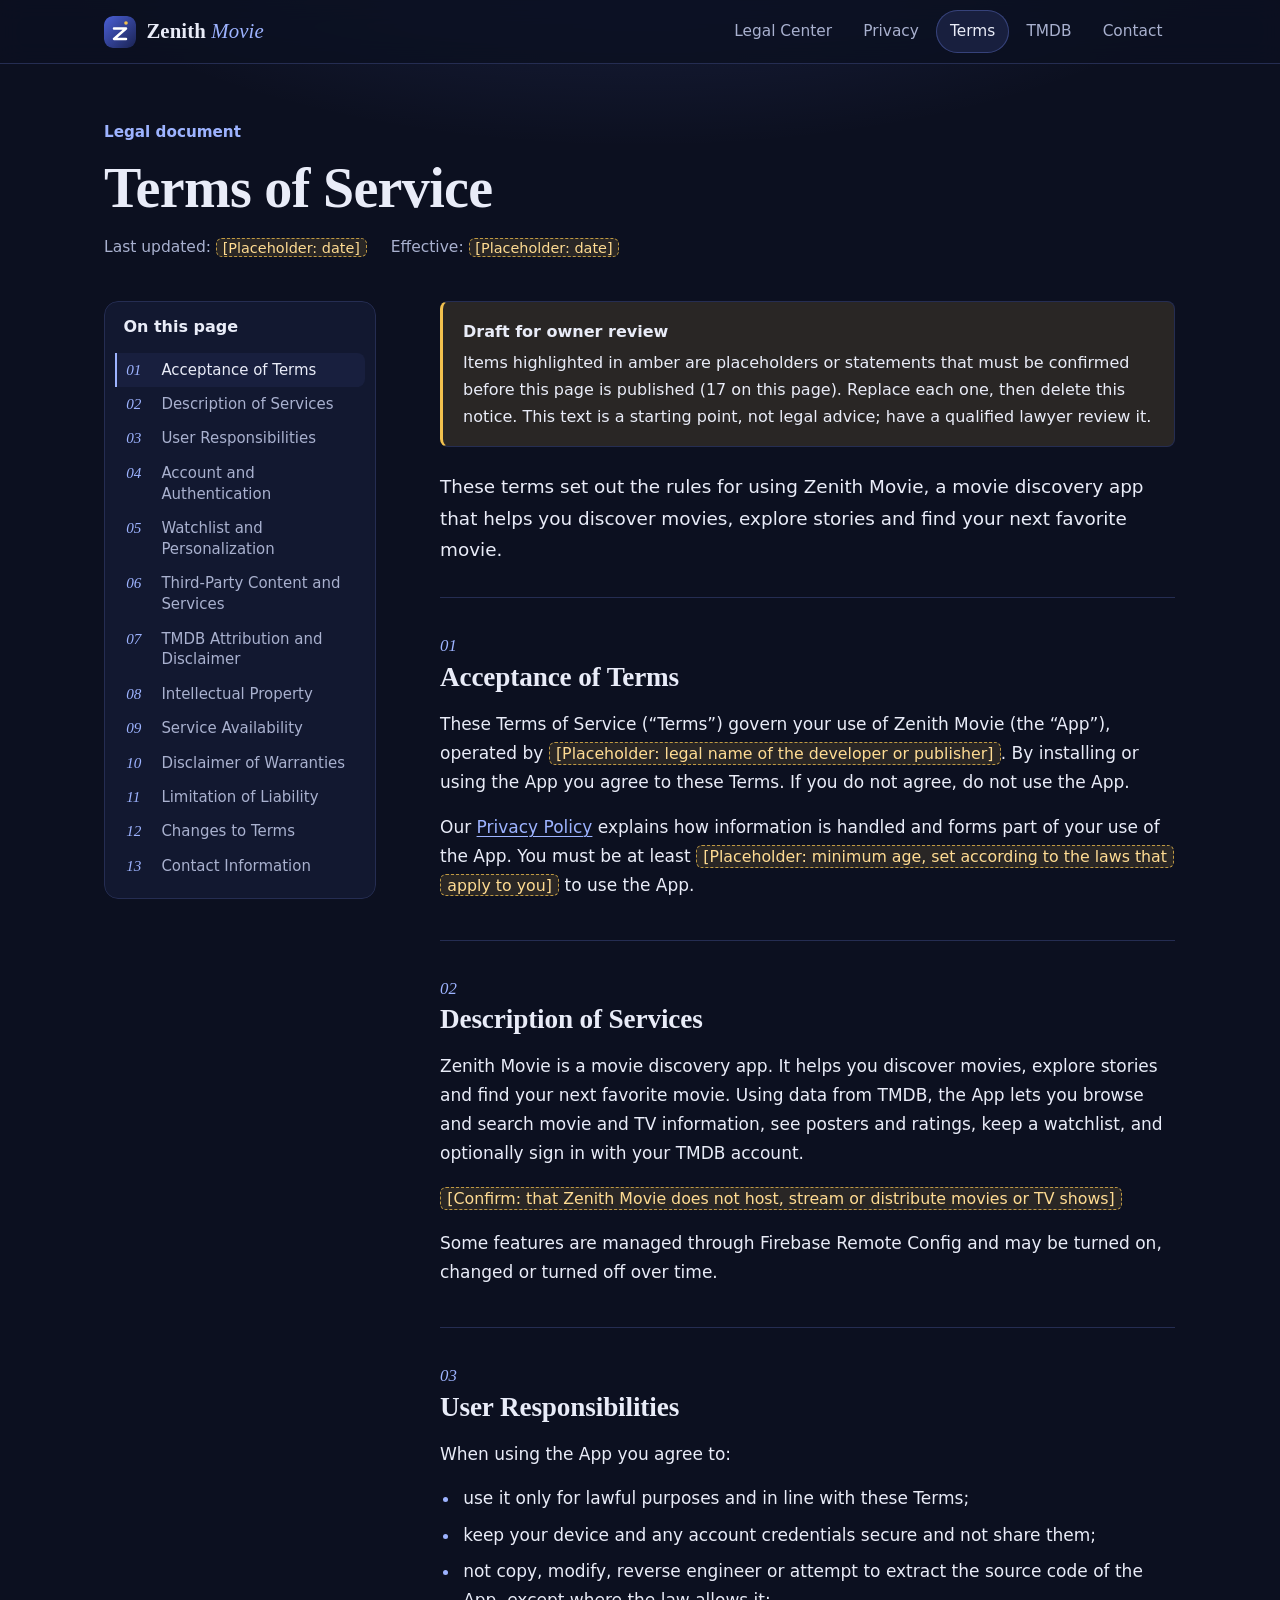
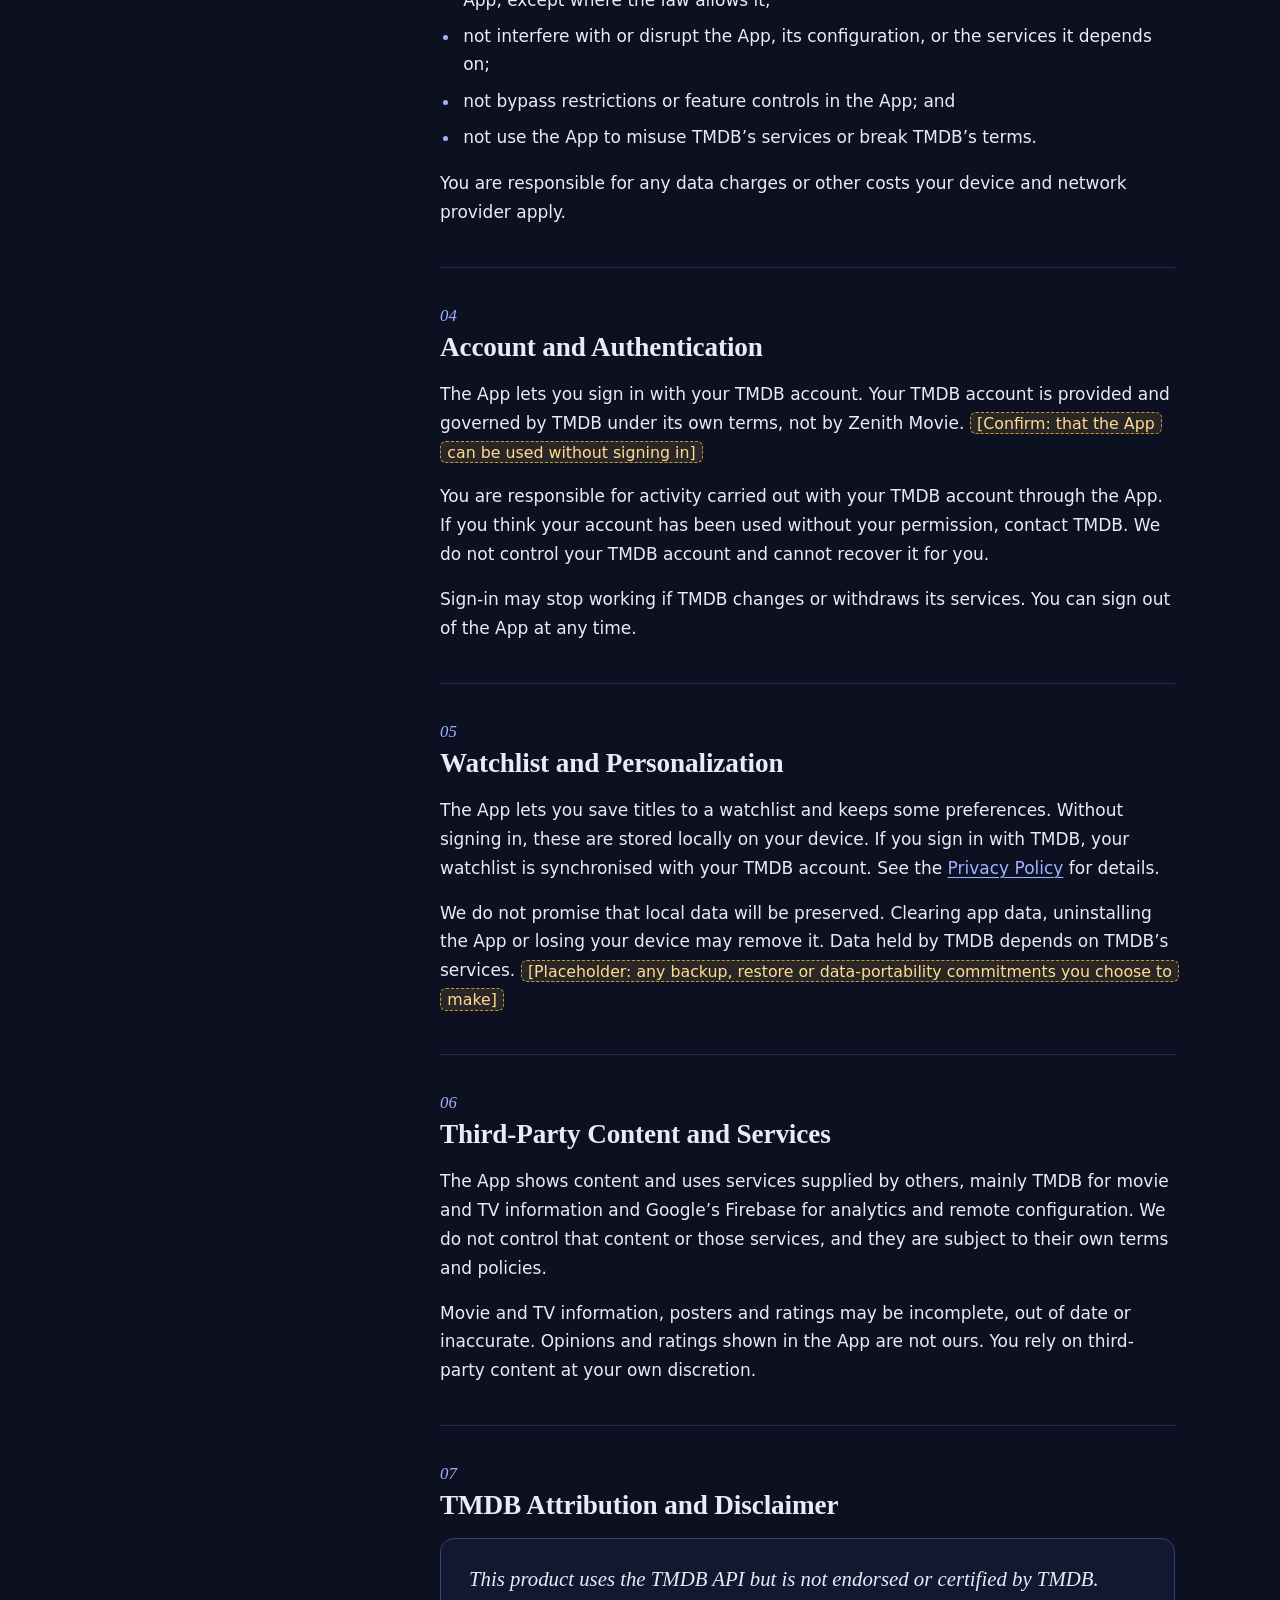
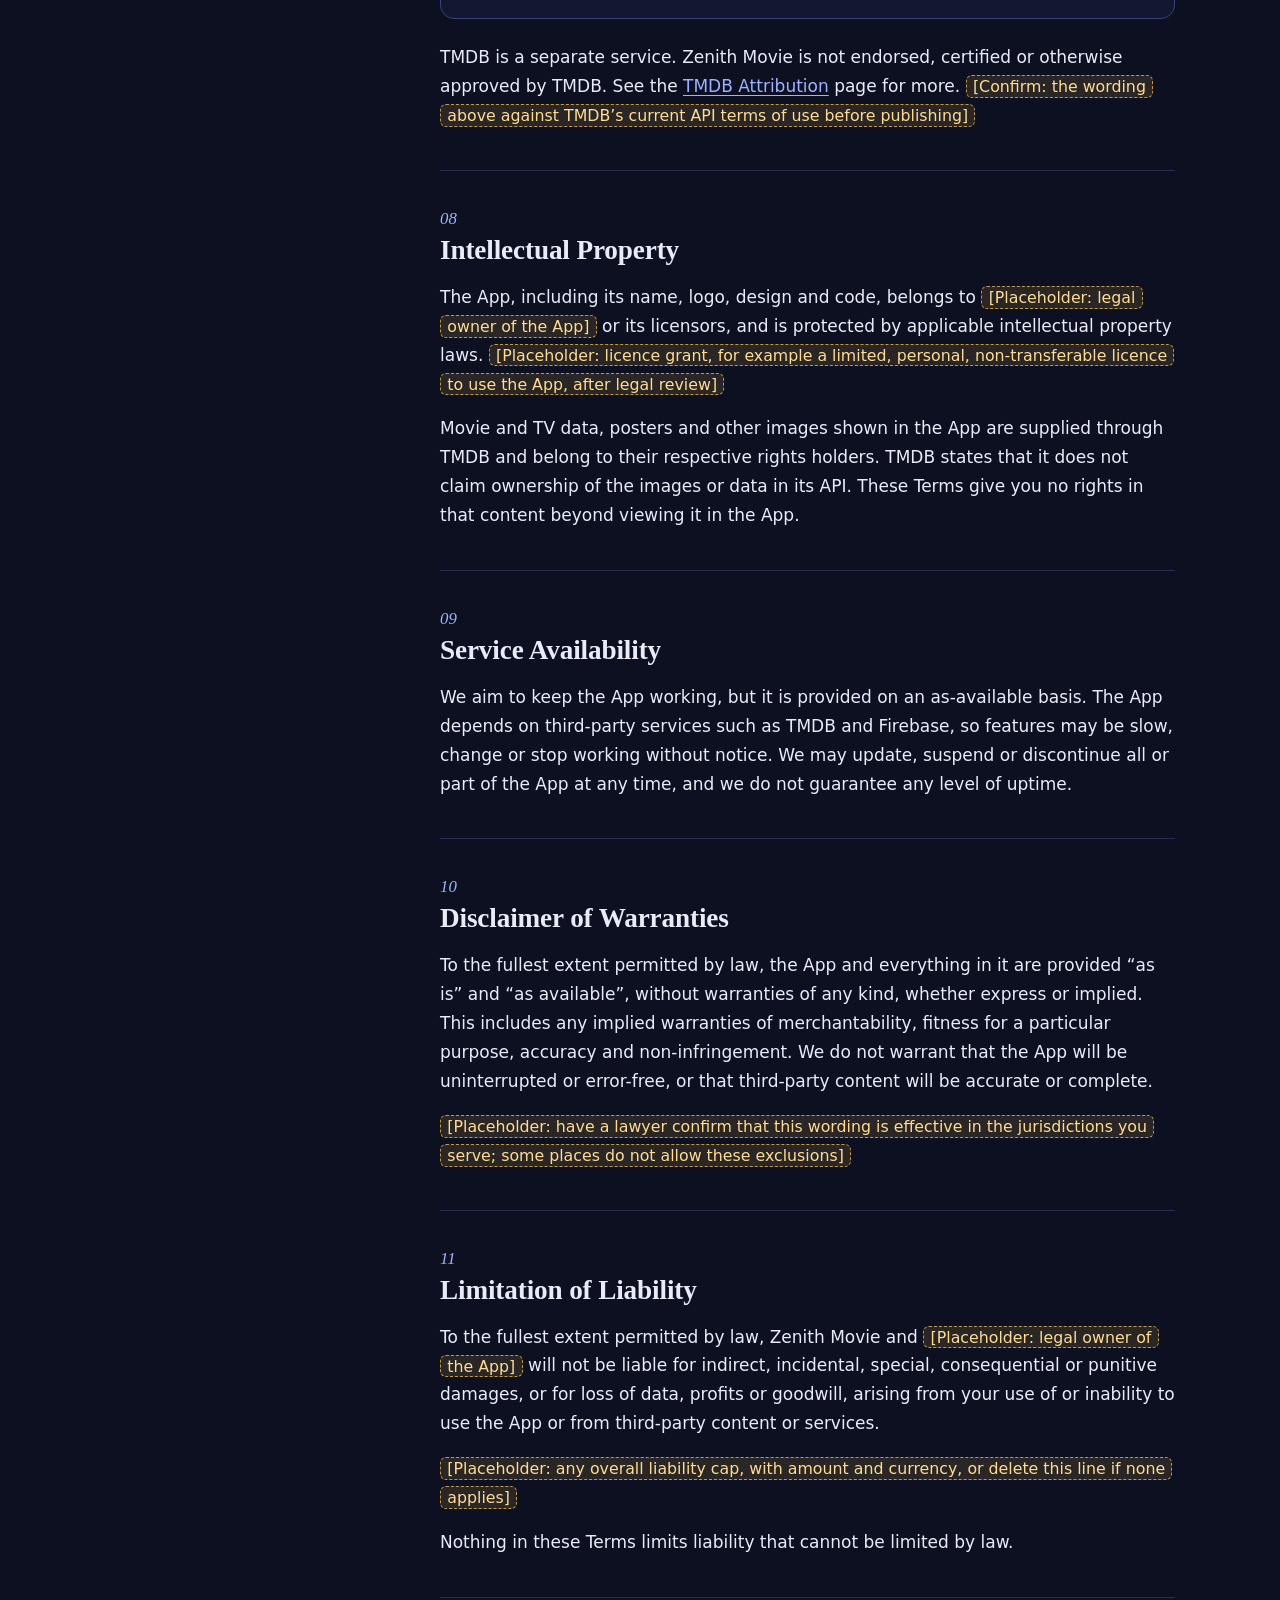
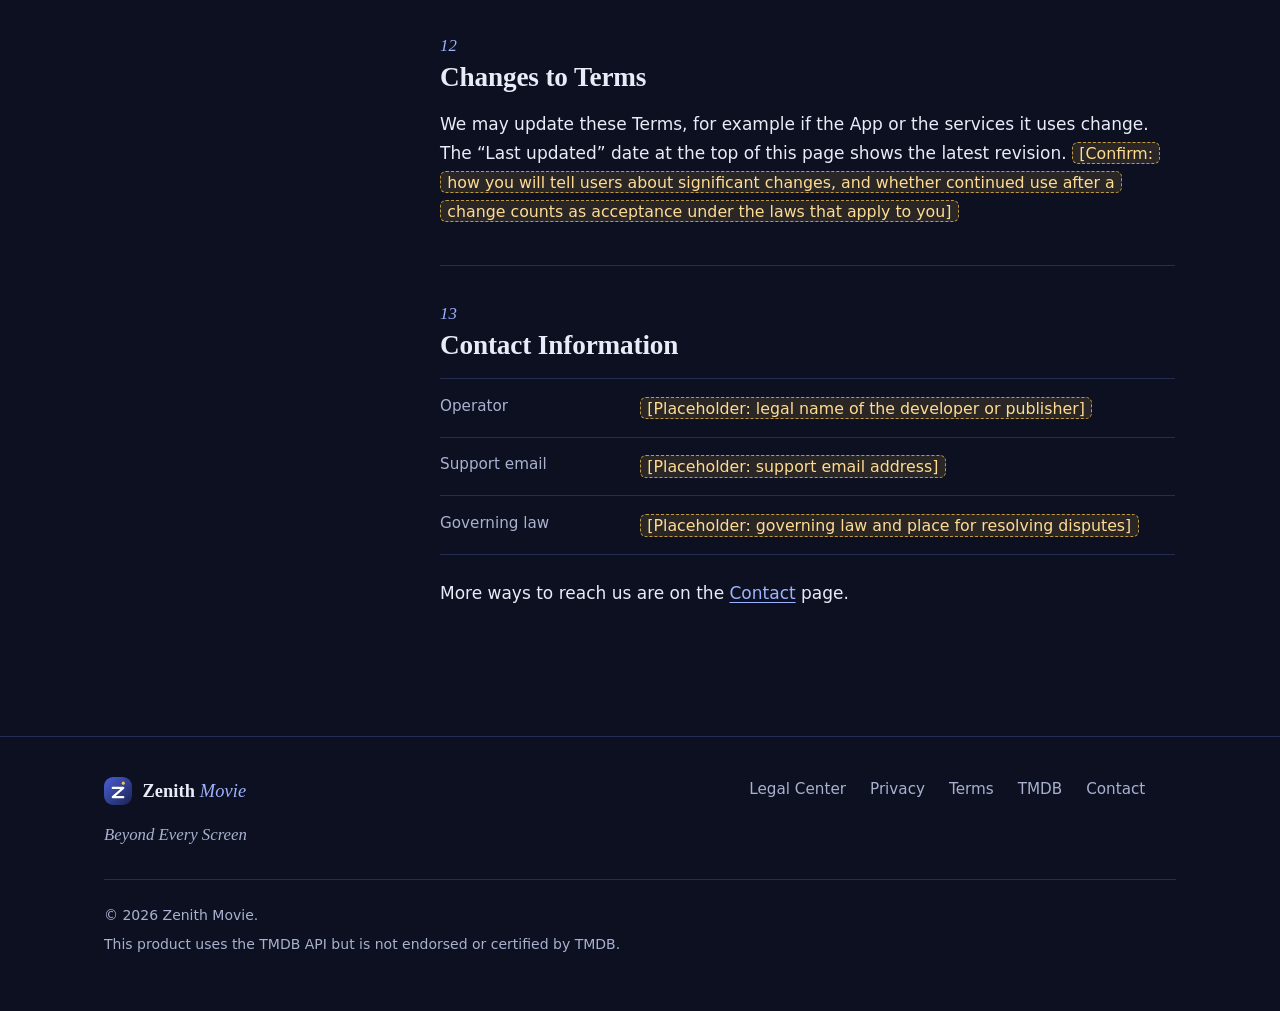
==== terms-of-service.html @ c4210e2e "Add files via upload" ====
<!DOCTYPE html>
<html lang="en" class="no-js">
<head>
<meta charset="utf-8">
<meta name="viewport" content="width=device-width, initial-scale=1">
<title>Terms of Service | Zenith Movie</title>
<meta name="description" content="The terms that apply when you use Zenith Movie, including accounts, watchlist, third-party content, TMDB attribution and limits of liability.">
<meta name="theme-color" content="#0c1020">
<meta name="color-scheme" content="dark">
<link rel="canonical" href="https://xingdevteam.github.io/zenith-movie-legal/terms-of-service.html">
<link rel="icon" href="assets/img/favicon.svg" type="image/svg+xml">
<link rel="icon" href="assets/img/favicon-32.png" sizes="32x32" type="image/png">
<link rel="apple-touch-icon" href="assets/img/apple-touch-icon.png">
<meta property="og:type" content="website">
<meta property="og:site_name" content="Zenith Movie">
<meta property="og:title" content="Terms of Service | Zenith Movie">
<meta property="og:description" content="The terms that apply when you use Zenith Movie, including accounts, watchlist, third-party content, TMDB attribution and limits of liability.">
<meta property="og:url" content="https://xingdevteam.github.io/zenith-movie-legal/terms-of-service.html">
<meta property="og:image" content="https://xingdevteam.github.io/zenith-movie-legal/assets/img/og-image.png">
<meta property="og:image:width" content="1200">
<meta property="og:image:height" content="630">
<meta name="twitter:card" content="summary_large_image">
<meta name="twitter:title" content="Terms of Service | Zenith Movie">
<meta name="twitter:description" content="The terms that apply when you use Zenith Movie, including accounts, watchlist, third-party content, TMDB attribution and limits of liability.">
<meta name="twitter:image" content="https://xingdevteam.github.io/zenith-movie-legal/assets/img/og-image.png">
<script>document.documentElement.className=document.documentElement.className.replace("no-js","js");</script>
<link rel="stylesheet" href="assets/css/styles.css">
<script src="assets/js/main.js" defer></script>
</head>
<body>
<a class="skip-link" href="#main">Skip to content</a>
<header class="site-header">
  <div class="container header-inner">
    <a class="brand" href="index.html" aria-label="Zenith Movie Legal Center home">
      <img class="brand-mark" src="assets/img/logo.svg" width="32" height="32" alt="">
      <span class="brand-name">Zenith <em>Movie</em></span>
    </a>
    <button class="nav-toggle" type="button" aria-expanded="false" aria-controls="site-nav">
      <span class="sr-only">Menu</span><span class="nav-toggle-bars" aria-hidden="true"></span>
    </button>
    <nav class="site-nav" id="site-nav" aria-label="Primary">
      <ul>
        <li><a href="index.html">Legal Center</a></li>
        <li><a href="privacy-policy.html">Privacy</a></li>
        <li><a href="terms-of-service.html" aria-current="page">Terms</a></li>
        <li><a href="tmdb-attribution.html">TMDB</a></li>
        <li><a href="contact.html">Contact</a></li>
      </ul>
    </nav>
  </div>
</header>

<main id="main" class="site-main" tabindex="-1">
  <div class="container">
    <div class="doc-header">
      <p class="doc-label">Legal document</p>
      <h1>Terms of Service</h1>
      <p class="doc-meta-line"><span>Last updated: <span class="ph">[Placeholder: date]</span></span><span>Effective: <span class="ph">[Placeholder: date]</span></span></p>
    </div>
    <div class="doc-layout">
      <aside class="toc-col">
        <nav aria-label="Table of contents">
          <details class="toc" open>
            <summary>On this page <span class="toc-current" data-toc-current></span></summary>
            <ol>
          <li><a href="#s1"><span class="toc-num">01</span><span class="toc-text">Acceptance of Terms</span></a></li>
          <li><a href="#s2"><span class="toc-num">02</span><span class="toc-text">Description of Services</span></a></li>
          <li><a href="#s3"><span class="toc-num">03</span><span class="toc-text">User Responsibilities</span></a></li>
          <li><a href="#s4"><span class="toc-num">04</span><span class="toc-text">Account and Authentication</span></a></li>
          <li><a href="#s5"><span class="toc-num">05</span><span class="toc-text">Watchlist and Personalization</span></a></li>
          <li><a href="#s6"><span class="toc-num">06</span><span class="toc-text">Third-Party Content and Services</span></a></li>
          <li><a href="#s7"><span class="toc-num">07</span><span class="toc-text">TMDB Attribution and Disclaimer</span></a></li>
          <li><a href="#s8"><span class="toc-num">08</span><span class="toc-text">Intellectual Property</span></a></li>
          <li><a href="#s9"><span class="toc-num">09</span><span class="toc-text">Service Availability</span></a></li>
          <li><a href="#s10"><span class="toc-num">10</span><span class="toc-text">Disclaimer of Warranties</span></a></li>
          <li><a href="#s11"><span class="toc-num">11</span><span class="toc-text">Limitation of Liability</span></a></li>
          <li><a href="#s12"><span class="toc-num">12</span><span class="toc-text">Changes to Terms</span></a></li>
          <li><a href="#s13"><span class="toc-num">13</span><span class="toc-text">Contact Information</span></a></li>
            </ol>
          </details>
        </nav>
      </aside>
      <article class="doc-body">
      <aside class="note note--draft" role="note">
        <span class="note-title">Draft for owner review</span>
        <p>Items highlighted in amber are placeholders or statements that must be confirmed before this page is published (<span data-ph-count>several</span> on this page). Replace each one, then delete this notice. This text is a starting point, not legal advice; have a qualified lawyer review it.</p>
      </aside>
      <p class="doc-intro">These terms set out the rules for using Zenith Movie, a movie discovery app that helps you discover movies, explore stories and find your next favorite movie.</p>

      <section class="doc-section" id="s1" aria-labelledby="s1-title">
        <span class="num">01</span>
        <h2 id="s1-title" tabindex="-1">Acceptance of Terms</h2>

        <p>These Terms of Service (&ldquo;Terms&rdquo;) govern your use of Zenith Movie (the &ldquo;App&rdquo;), operated by <span class="ph">[Placeholder: legal name of the developer or publisher]</span>. By installing or using the App you agree to these Terms. If you do not agree, do not use the App.</p>
        <p>Our <a href="privacy-policy.html">Privacy Policy</a> explains how information is handled and forms part of your use of the App. You must be at least <span class="ph">[Placeholder: minimum age, set according to the laws that apply to you]</span> to use the App.</p>
      </section>
      <section class="doc-section" id="s2" aria-labelledby="s2-title">
        <span class="num">02</span>
        <h2 id="s2-title" tabindex="-1">Description of Services</h2>

        <p>Zenith Movie is a movie discovery app. It helps you discover movies, explore stories and find your next favorite movie. Using data from TMDB, the App lets you browse and search movie and TV information, see posters and ratings, keep a watchlist, and optionally sign in with your TMDB account.</p>
        <p><span class="ph">[Confirm: that Zenith Movie does not host, stream or distribute movies or TV shows]</span></p>
        <p>Some features are managed through Firebase Remote Config and may be turned on, changed or turned off over time.</p>
      </section>
      <section class="doc-section" id="s3" aria-labelledby="s3-title">
        <span class="num">03</span>
        <h2 id="s3-title" tabindex="-1">User Responsibilities</h2>

        <p>When using the App you agree to:</p>
        <ul>
          <li>use it only for lawful purposes and in line with these Terms;</li>
          <li>keep your device and any account credentials secure and not share them;</li>
          <li>not copy, modify, reverse engineer or attempt to extract the source code of the App, except where the law allows it;</li>
          <li>not interfere with or disrupt the App, its configuration, or the services it depends on;</li>
          <li>not bypass restrictions or feature controls in the App; and</li>
          <li>not use the App to misuse TMDB&rsquo;s services or break TMDB&rsquo;s terms.</li>
        </ul>
        <p>You are responsible for any data charges or other costs your device and network provider apply.</p>
      </section>
      <section class="doc-section" id="s4" aria-labelledby="s4-title">
        <span class="num">04</span>
        <h2 id="s4-title" tabindex="-1">Account and Authentication</h2>

        <p>The App lets you sign in with your TMDB account. Your TMDB account is provided and governed by TMDB under its own terms, not by Zenith Movie. <span class="ph">[Confirm: that the App can be used without signing in]</span></p>
        <p>You are responsible for activity carried out with your TMDB account through the App. If you think your account has been used without your permission, contact TMDB. We do not control your TMDB account and cannot recover it for you.</p>
        <p>Sign-in may stop working if TMDB changes or withdraws its services. You can sign out of the App at any time.</p>
      </section>
      <section class="doc-section" id="s5" aria-labelledby="s5-title">
        <span class="num">05</span>
        <h2 id="s5-title" tabindex="-1">Watchlist and Personalization</h2>

        <p>The App lets you save titles to a watchlist and keeps some preferences. Without signing in, these are stored locally on your device. If you sign in with TMDB, your watchlist is synchronised with your TMDB account. See the <a href="privacy-policy.html#s3">Privacy Policy</a> for details.</p>
        <p>We do not promise that local data will be preserved. Clearing app data, uninstalling the App or losing your device may remove it. Data held by TMDB depends on TMDB&rsquo;s services. <span class="ph">[Placeholder: any backup, restore or data-portability commitments you choose to make]</span></p>
      </section>
      <section class="doc-section" id="s6" aria-labelledby="s6-title">
        <span class="num">06</span>
        <h2 id="s6-title" tabindex="-1">Third-Party Content and Services</h2>

        <p>The App shows content and uses services supplied by others, mainly TMDB for movie and TV information and Google&rsquo;s Firebase for analytics and remote configuration. We do not control that content or those services, and they are subject to their own terms and policies.</p>
        <p>Movie and TV information, posters and ratings may be incomplete, out of date or inaccurate. Opinions and ratings shown in the App are not ours. You rely on third-party content at your own discretion.</p>
      </section>
      <section class="doc-section" id="s7" aria-labelledby="s7-title">
        <span class="num">07</span>
        <h2 id="s7-title" tabindex="-1">TMDB Attribution and Disclaimer</h2>

        <div class="notice-quote">This product uses the TMDB API but is not endorsed or certified by TMDB.</div>
        <p>TMDB is a separate service. Zenith Movie is not endorsed, certified or otherwise approved by TMDB. See the <a href="tmdb-attribution.html">TMDB Attribution</a> page for more. <span class="ph">[Confirm: the wording above against TMDB&rsquo;s current API terms of use before publishing]</span></p>
      </section>
      <section class="doc-section" id="s8" aria-labelledby="s8-title">
        <span class="num">08</span>
        <h2 id="s8-title" tabindex="-1">Intellectual Property</h2>

        <p>The App, including its name, logo, design and code, belongs to <span class="ph">[Placeholder: legal owner of the App]</span> or its licensors, and is protected by applicable intellectual property laws. <span class="ph">[Placeholder: licence grant, for example a limited, personal, non-transferable licence to use the App, after legal review]</span></p>
        <p>Movie and TV data, posters and other images shown in the App are supplied through TMDB and belong to their respective rights holders. TMDB states that it does not claim ownership of the images or data in its API. These Terms give you no rights in that content beyond viewing it in the App.</p>
      </section>
      <section class="doc-section" id="s9" aria-labelledby="s9-title">
        <span class="num">09</span>
        <h2 id="s9-title" tabindex="-1">Service Availability</h2>

        <p>We aim to keep the App working, but it is provided on an as-available basis. The App depends on third-party services such as TMDB and Firebase, so features may be slow, change or stop working without notice. We may update, suspend or discontinue all or part of the App at any time, and we do not guarantee any level of uptime.</p>
      </section>
      <section class="doc-section" id="s10" aria-labelledby="s10-title">
        <span class="num">10</span>
        <h2 id="s10-title" tabindex="-1">Disclaimer of Warranties</h2>

        <p>To the fullest extent permitted by law, the App and everything in it are provided &ldquo;as is&rdquo; and &ldquo;as available&rdquo;, without warranties of any kind, whether express or implied. This includes any implied warranties of merchantability, fitness for a particular purpose, accuracy and non-infringement. We do not warrant that the App will be uninterrupted or error-free, or that third-party content will be accurate or complete.</p>
        <p><span class="ph">[Placeholder: have a lawyer confirm that this wording is effective in the jurisdictions you serve; some places do not allow these exclusions]</span></p>
      </section>
      <section class="doc-section" id="s11" aria-labelledby="s11-title">
        <span class="num">11</span>
        <h2 id="s11-title" tabindex="-1">Limitation of Liability</h2>

        <p>To the fullest extent permitted by law, Zenith Movie and <span class="ph">[Placeholder: legal owner of the App]</span> will not be liable for indirect, incidental, special, consequential or punitive damages, or for loss of data, profits or goodwill, arising from your use of or inability to use the App or from third-party content or services.</p>
        <p><span class="ph">[Placeholder: any overall liability cap, with amount and currency, or delete this line if none applies]</span></p>
        <p>Nothing in these Terms limits liability that cannot be limited by law.</p>
      </section>
      <section class="doc-section" id="s12" aria-labelledby="s12-title">
        <span class="num">12</span>
        <h2 id="s12-title" tabindex="-1">Changes to Terms</h2>

        <p>We may update these Terms, for example if the App or the services it uses change. The &ldquo;Last updated&rdquo; date at the top of this page shows the latest revision. <span class="ph">[Confirm: how you will tell users about significant changes, and whether continued use after a change counts as acceptance under the laws that apply to you]</span></p>
      </section>
      <section class="doc-section" id="s13" aria-labelledby="s13-title">
        <span class="num">13</span>
        <h2 id="s13-title" tabindex="-1">Contact Information</h2>

        <dl class="detail-list">
          <div><dt>Operator</dt><dd><span class="ph">[Placeholder: legal name of the developer or publisher]</span></dd></div>
          <div><dt>Support email</dt><dd><span class="ph">[Placeholder: support email address]</span></dd></div>
          <div><dt>Governing law</dt><dd><span class="ph">[Placeholder: governing law and place for resolving disputes]</span></dd></div>
        </dl>
        <p>More ways to reach us are on the <a href="contact.html">Contact</a> page.</p>
      </section>
      </article>
    </div>
  </div>
</main>

<footer class="site-footer">
  <div class="container footer-grid">
    <div class="footer-brand">
      <a class="brand" href="index.html">
        <img class="brand-mark" src="assets/img/logo.svg" width="28" height="28" alt="">
        <span class="brand-name">Zenith <em>Movie</em></span>
      </a>
      <p class="footer-tagline">Beyond Every Screen</p>
    </div>
    <nav aria-label="Footer">
      <ul class="footer-links">
        <li><a href="index.html">Legal Center</a></li>
        <li><a href="privacy-policy.html">Privacy</a></li>
        <li><a href="terms-of-service.html">Terms</a></li>
        <li><a href="tmdb-attribution.html">TMDB</a></li>
        <li><a href="contact.html">Contact</a></li>
      </ul>
    </nav>
    <div class="footer-legal">
      <p>&copy; <span data-year>2026</span> Zenith Movie.</p>
      <p>This product uses the TMDB API but is not endorsed or certified by TMDB.</p>
    </div>
  </div>
</footer>
<button class="to-top" type="button" aria-label="Back to top">
  <svg viewBox="0 0 24 24" fill="none" stroke="currentColor" stroke-width="2.5" stroke-linecap="round" stroke-linejoin="round" aria-hidden="true"><path d="M12 19V5M5 12l7-7 7 7"/></svg>
</button>
</body>
</html>
---- assets/css/styles.css ----
/* ==========================================================================
   Zenith Movie Legal Center — shared styles
   Plain CSS, no dependencies. System fonts only (fast, no network requests).
   ========================================================================== */

/* ---------- Design tokens ---------- */
:root {
  --bg: #0c1020;
  --bg-elev: #121830;
  --bg-soft: #181f3e;
  --line: #252d52;
  --line-strong: #36427a;

  --text: #e9ecf8;
  --text-muted: #a9b1cf;
  --accent: #9db3ff;
  --accent-strong: #c6d2ff;

  --gold: #f2c14e;
  --gold-text: #ffdc93;
  --gold-bg: rgba(242, 193, 78, 0.12);

  --tag-local: #7fd9c3;
  --tag-tmdb: #9db3ff;
  --tag-firebase: #ff9db8;

  --radius: 14px;
  --radius-sm: 8px;
  --header-h: 64px;
  --container: 1120px;
  --prose: 68ch;

  --serif: "Iowan Old Style", "Palatino Linotype", Palatino, "Book Antiqua", Georgia, serif;
  --sans: system-ui, -apple-system, "Segoe UI", Roboto, "Helvetica Neue", Arial, sans-serif;
}

/* ---------- Reset / base ---------- */
*,
*::before,
*::after { box-sizing: border-box; }

html {
  color-scheme: dark;
  -webkit-text-size-adjust: 100%;
  scroll-padding-top: calc(var(--header-h) + 16px);
}

@media (prefers-reduced-motion: no-preference) {
  html { scroll-behavior: smooth; }
}

body {
  margin: 0;
  min-height: 100vh;
  display: flex;
  flex-direction: column;
  background:
    radial-gradient(60rem 26rem at 50% -9rem, rgba(110, 134, 255, 0.2), transparent 70%),
    var(--bg);
  background-repeat: no-repeat;
  color: var(--text);
  font: 400 1.0625rem/1.7 var(--sans);
  text-rendering: optimizeLegibility;
}

img, svg { max-width: 100%; height: auto; }

a {
  color: var(--accent);
  text-decoration-thickness: 1px;
  text-underline-offset: 0.2em;
}
a:hover { color: var(--accent-strong); }

:focus-visible {
  outline: 2px solid var(--accent-strong);
  outline-offset: 3px;
  border-radius: 4px;
}

::selection { background: rgba(157, 179, 255, 0.35); color: #fff; }

.sr-only {
  position: absolute !important;
  width: 1px; height: 1px;
  padding: 0; margin: -1px;
  overflow: hidden;
  clip: rect(0, 0, 0, 0);
  white-space: nowrap;
  border: 0;
}

.skip-link {
  position: absolute;
  left: 1rem; top: -4rem;
  z-index: 100;
  padding: 0.6rem 1rem;
  background: var(--accent-strong);
  color: #0c1020;
  font-weight: 600;
  border-radius: var(--radius-sm);
  text-decoration: none;
}
.skip-link:focus { top: 0.75rem; color: #0c1020; }

.container {
  width: 100%;
  max-width: var(--container);
  margin-inline: auto;
  padding-inline: 1.5rem;
}

/* ---------- Header ---------- */
.site-header {
  position: sticky;
  top: 0;
  z-index: 50;
  height: var(--header-h);
  background: rgba(12, 16, 32, 0.82);
  -webkit-backdrop-filter: saturate(1.2) blur(12px);
  backdrop-filter: saturate(1.2) blur(12px);
  border-bottom: 1px solid var(--line);
}

.header-inner {
  height: 100%;
  display: flex;
  align-items: center;
  justify-content: space-between;
  gap: 1rem;
}

.brand {
  display: inline-flex;
  align-items: center;
  gap: 0.65rem;
  color: var(--text);
  text-decoration: none;
}
.brand:hover { color: var(--text); }
.brand-mark { display: block; border-radius: 9px; }
.brand-name {
  font: 600 1.3rem/1 var(--serif);
  letter-spacing: 0.005em;
}
.brand-name em {
  font-style: italic;
  font-weight: 400;
  color: var(--accent);
}

.site-nav ul {
  display: flex;
  flex-wrap: wrap;
  gap: 0.25rem;
  margin: 0;
  padding: 0;
  list-style: none;
}
.site-nav a {
  display: block;
  padding: 0.5rem 0.85rem;
  border-radius: 999px;
  color: var(--text-muted);
  font-size: 0.96rem;
  font-weight: 500;
  text-decoration: none;
  transition: color 0.15s ease, background-color 0.15s ease;
}
.site-nav a:hover { color: var(--text); background: var(--bg-soft); }
.site-nav a[aria-current="page"] {
  color: var(--text);
  background: var(--bg-soft);
  box-shadow: inset 0 0 0 1px var(--line-strong);
}

.nav-toggle {
  display: none;
  align-items: center;
  justify-content: center;
  width: 44px; height: 44px;
  padding: 0;
  background: transparent;
  border: 1px solid var(--line-strong);
  border-radius: var(--radius-sm);
  color: var(--text);
  cursor: pointer;
}
.nav-toggle-bars,
.nav-toggle-bars::before,
.nav-toggle-bars::after {
  display: block;
  width: 18px; height: 2px;
  background: currentColor;
  border-radius: 2px;
  transition: transform 0.2s ease, opacity 0.2s ease;
}
.nav-toggle-bars { position: relative; }
.nav-toggle-bars::before,
.nav-toggle-bars::after { content: ""; position: absolute; left: 0; }
.nav-toggle-bars::before { top: -6px; }
.nav-toggle-bars::after { top: 6px; }
.nav-toggle[aria-expanded="true"] .nav-toggle-bars { background: transparent; }
.nav-toggle[aria-expanded="true"] .nav-toggle-bars::before { top: 0; transform: rotate(45deg); }
.nav-toggle[aria-expanded="true"] .nav-toggle-bars::after { top: 0; transform: rotate(-45deg); }

@media (max-width: 820px) {
  /* Without JS the nav simply wraps; the toggle only exists when JS is running. */
  .js .nav-toggle { display: inline-flex; }
  .js .site-nav {
    position: absolute;
    top: 100%;
    left: 0; right: 0;
    display: none;
    padding: 0.5rem 1.5rem 1rem;
    background: var(--bg-elev);
    border-bottom: 1px solid var(--line);
  }
  .js .site-nav.is-open { display: block; }
  .js .site-nav ul { flex-direction: column; gap: 0.15rem; }
  .js .site-nav a { padding: 0.8rem 0.9rem; border-radius: var(--radius-sm); }
  .no-js .header-inner { height: auto; padding-block: 0.5rem; flex-wrap: wrap; }
  .no-js .site-header { height: auto; position: static; }
}

/* ---------- Main wrapper ---------- */
.site-main { flex: 1 0 auto; }

/* ---------- Home: hero ---------- */
.hero { padding: 4.5rem 0 2.5rem; }

.hero h1 {
  margin: 0 0 1rem;
  max-width: 14ch;
  font: 600 clamp(2.6rem, 7vw, 4.6rem)/1.04 var(--serif);
  letter-spacing: -0.015em;
}
.hero .tagline {
  margin: 0 0 1.25rem;
  font: italic 400 clamp(1.25rem, 2.6vw, 1.7rem)/1.3 var(--serif);
  color: var(--accent);
}
.hero .lede {
  max-width: 56ch;
  margin: 0;
  color: var(--text-muted);
  font-size: 1.125rem;
}

/* ---------- Home: sections ---------- */
.block { padding-block: 2.5rem; }
.block-title {
  margin: 0 0 0.35rem;
  font: 600 1.6rem/1.25 var(--serif);
}
.block-intro { margin: 0 0 1.75rem; color: var(--text-muted); max-width: 60ch; }

.doc-list {
  margin: 0;
  padding: 0;
  list-style: none;
  border-top: 1px solid var(--line);
}
.doc-list li { border-bottom: 1px solid var(--line); }
.doc-list a {
  display: grid;
  grid-template-columns: minmax(0, 1fr) auto;
  gap: 0.25rem 1.5rem;
  align-items: baseline;
  padding: 1.4rem 0.25rem;
  color: var(--text);
  text-decoration: none;
  transition: background-color 0.15s ease, padding 0.15s ease;
}
.doc-list a:hover {
  background: var(--bg-elev);
  padding-inline: 1rem;
}
.doc-list .doc-title { font: 600 1.35rem/1.3 var(--serif); }
.doc-list .doc-desc {
  grid-column: 1;
  margin: 0;
  color: var(--text-muted);
  font-size: 1rem;
  max-width: 62ch;
}
.doc-list .doc-meta {
  grid-column: 2;
  grid-row: 1 / span 2;
  align-self: center;
  color: var(--text-muted);
  font-size: 0.9rem;
  white-space: nowrap;
}
.doc-list a:hover .doc-title { color: var(--accent-strong); }

@media (max-width: 560px) {
  .doc-list a { grid-template-columns: 1fr; }
  .doc-list .doc-meta { grid-column: 1; grid-row: auto; margin-top: 0.35rem; }
}

.tri {
  display: grid;
  grid-template-columns: repeat(3, minmax(0, 1fr));
  gap: 1.25rem;
}
@media (max-width: 860px) { .tri { grid-template-columns: 1fr; } }

.panel {
  display: flex;
  flex-direction: column;
  align-items: flex-start;
  gap: 0.9rem;
  padding: 1.5rem;
  background: var(--bg-elev);
  border: 1px solid var(--line);
  border-radius: var(--radius);
}
.panel h3 { margin: 0; font: 600 1.2rem/1.3 var(--serif); }
.panel p { margin: 0; color: var(--text-muted); font-size: 1rem; }
.panel .panel-link { margin-top: auto; font-size: 0.95rem; font-weight: 500; }

/* ---------- Data-location tags ---------- */
.tag {
  display: inline-flex;
  align-items: center;
  gap: 0.45rem;
  padding: 0.3rem 0.7rem;
  border: 1px solid currentColor;
  border-radius: 999px;
  font: 600 0.8125rem/1.2 var(--sans);
  white-space: nowrap;
}
.tag::before { font-size: 0.7em; line-height: 1; }
.tag--local { color: var(--tag-local); }
.tag--local::before { content: "\25CF"; }       /* ● */
.tag--tmdb { color: var(--tag-tmdb); }
.tag--tmdb::before { content: "\25C6"; }        /* ◆ */
.tag--firebase { color: var(--tag-firebase); }
.tag--firebase::before { content: "\25A0"; }    /* ■ */

/* ---------- Document page layout ---------- */
.doc-header { padding: 3.5rem 0 1rem; }
.doc-label {
  margin: 0 0 0.75rem;
  color: var(--accent);
  font-size: 0.95rem;
  font-weight: 600;
}
.doc-header h1 {
  margin: 0 0 1rem;
  font: 600 clamp(2.2rem, 5.5vw, 3.5rem)/1.08 var(--serif);
  letter-spacing: -0.012em;
}
.doc-meta-line {
  display: flex;
  flex-wrap: wrap;
  gap: 0.25rem 1.5rem;
  margin: 0;
  color: var(--text-muted);
  font-size: 0.97rem;
}

.doc-layout {
  display: grid;
  grid-template-columns: minmax(0, 1fr);
  gap: 2rem;
  padding-block: 1.5rem 5rem;
}
@media (min-width: 960px) {
  .doc-layout {
    grid-template-columns: 17rem minmax(0, 1fr);
    gap: 4rem;
  }
}

/* Table of contents */
.toc-col { min-width: 0; }
.toc {
  background: var(--bg-elev);
  border: 1px solid var(--line);
  border-radius: var(--radius);
}
.toc summary {
  display: flex;
  align-items: center;
  justify-content: space-between;
  gap: 1rem;
  padding: 0.95rem 1.15rem;
  font: 600 1rem/1.3 var(--sans);
  cursor: pointer;
  list-style: none;
}
.toc summary::-webkit-details-marker { display: none; }
.toc summary::after {
  content: "";
  width: 0.55rem; height: 0.55rem;
  border-right: 2px solid var(--text-muted);
  border-bottom: 2px solid var(--text-muted);
  transform: rotate(45deg) translateY(-2px);
  transition: transform 0.2s ease;
}
.toc[open] summary::after { transform: rotate(-135deg) translateY(-2px); }
.toc-current {
  margin-left: auto;
  color: var(--text-muted);
  font-size: 0.875rem;
  font-weight: 400;
  overflow: hidden;
  text-overflow: ellipsis;
  white-space: nowrap;
  max-width: 11rem;
}
.toc ol {
  margin: 0;
  padding: 0 0.6rem 0.9rem;
  list-style: none;
}
.toc a {
  display: flex;
  gap: 0.7rem;
  align-items: baseline;
  padding: 0.42rem 0.6rem;
  border-left: 2px solid transparent;
  border-radius: 0 var(--radius-sm) var(--radius-sm) 0;
  color: var(--text-muted);
  font-size: 0.935rem;
  line-height: 1.4;
  text-decoration: none;
  transition: color 0.15s ease, background-color 0.15s ease;
}
.toc a:hover { color: var(--text); background: var(--bg-soft); }
.toc a.is-active {
  color: var(--text);
  background: var(--bg-soft);
  border-left-color: var(--accent);
}
.toc .toc-num {
  flex: none;
  min-width: 1.5rem;
  color: var(--accent);
  font: italic 400 0.95rem var(--serif);
  font-variant-numeric: lining-nums tabular-nums;
}

@media (min-width: 960px) {
  .toc-col nav {
    position: sticky;
    top: calc(var(--header-h) + 1.5rem);
    max-height: calc(100vh - var(--header-h) - 3rem);
    overflow: auto;
    border-radius: var(--radius);
  }
  .toc summary { pointer-events: none; cursor: default; }
  .toc summary::after,
  .toc-current { display: none; }
}

/* Document body */
.doc-body { min-width: 0; max-width: var(--prose); }

.doc-intro {
  margin: 0 0 1rem;
  font-size: 1.15rem;
  line-height: 1.7;
  color: var(--text);
}

.doc-section {
  margin-top: 2.5rem;
  padding-top: 2.25rem;
  border-top: 1px solid var(--line);
}
.doc-section:first-of-type { margin-top: 2rem; }
.doc-section .num {
  display: block;
  margin-bottom: 0.15rem;
  color: var(--accent);
  font: italic 400 1.05rem/1.4 var(--serif);
  font-variant-numeric: lining-nums tabular-nums;
}
.doc-section h2 {
  margin: 0 0 1rem;
  font: 600 1.7rem/1.25 var(--serif);
  letter-spacing: -0.005em;
}
.doc-section h2:focus { outline: none; }
.doc-section h3 {
  margin: 1.75rem 0 0.5rem;
  font: 600 1.1rem/1.4 var(--sans);
}

.doc-body p { margin: 0 0 1rem; }
.doc-body ul,
.doc-body ol.plain {
  margin: 0 0 1.1rem;
  padding-left: 1.25rem;
}
.doc-body li { margin-bottom: 0.45rem; padding-left: 0.2rem; }
.doc-body li::marker { color: var(--accent); }
.doc-body strong { font-weight: 600; color: #fff; }
.doc-body code {
  padding: 0.12em 0.4em;
  background: var(--bg-soft);
  border: 1px solid var(--line);
  border-radius: 6px;
  font-size: 0.9em;
}

/* Callouts */
.note {
  margin: 0 0 1.5rem;
  padding: 1rem 1.25rem;
  background: var(--bg-elev);
  border: 1px solid var(--line);
  border-left: 3px solid var(--accent);
  border-radius: var(--radius-sm);
  color: var(--text);
  font-size: 1rem;
}
.note p:last-child,
.note ul:last-child { margin-bottom: 0; }
.note-title { display: block; margin-bottom: 0.25rem; font-weight: 600; }
.note--draft { border-left-color: var(--gold); background: var(--gold-bg); }

.notice-quote {
  margin: 0 0 1.5rem;
  padding: 1.5rem 1.75rem;
  background: var(--bg-elev);
  border: 1px solid var(--line-strong);
  border-radius: var(--radius);
  font: italic 400 1.3rem/1.5 var(--serif);
  color: var(--text);
}

/* Placeholders — deliberately conspicuous */
.ph {
  padding: 0.05em 0.4em;
  background: var(--gold-bg);
  border: 1px dashed rgba(242, 193, 78, 0.75);
  border-radius: 6px;
  color: var(--gold-text);
  font-size: 0.93em;
  font-weight: 500;
  -webkit-box-decoration-break: clone;
  box-decoration-break: clone;
}

/* Tables */
.table-wrap {
  margin: 0 0 1.5rem;
  overflow-x: auto;
  border: 1px solid var(--line);
  border-radius: var(--radius);
}
.data-table {
  width: 100%;
  min-width: 34rem;
  border-collapse: collapse;
  font-size: 0.97rem;
}
.data-table caption {
  padding: 0.9rem 1rem;
  text-align: left;
  font-weight: 600;
  background: var(--bg-elev);
  border-bottom: 1px solid var(--line);
}
.data-table th,
.data-table td {
  padding: 0.8rem 1rem;
  text-align: left;
  vertical-align: top;
  border-bottom: 1px solid var(--line);
}
.data-table thead th {
  color: var(--text-muted);
  font-size: 0.875rem;
  font-weight: 600;
  background: var(--bg-elev);
}
.data-table tbody tr:last-child th,
.data-table tbody tr:last-child td { border-bottom: 0; }
.data-table tbody th { font-weight: 500; }

/* Definition list for contact details */
.detail-list { margin: 0 0 1.5rem; padding: 0; }
.detail-list > div {
  display: grid;
  grid-template-columns: 11rem minmax(0, 1fr);
  gap: 0.25rem 1.5rem;
  padding: 0.9rem 0;
  border-bottom: 1px solid var(--line);
}
.detail-list > div:first-child { border-top: 1px solid var(--line); }
.detail-list dt { color: var(--text-muted); font-size: 0.95rem; }
.detail-list dd { margin: 0; }
@media (max-width: 560px) {
  .detail-list > div { grid-template-columns: 1fr; }
}

/* Back to top */
.to-top {
  position: fixed;
  right: 1.25rem;
  bottom: 1.25rem;
  z-index: 40;
  display: none;
  width: 46px; height: 46px;
  align-items: center;
  justify-content: center;
  padding: 0;
  background: var(--bg-soft);
  border: 1px solid var(--line-strong);
  border-radius: 50%;
  color: var(--text);
  cursor: pointer;
}
.to-top.is-visible { display: inline-flex; }
.to-top svg { width: 18px; height: 18px; }

/* ---------- Footer ---------- */
.site-footer {
  margin-top: 2rem;
  padding: 2.5rem 0 3rem;
  border-top: 1px solid var(--line);
  color: var(--text-muted);
  font-size: 0.95rem;
}
.footer-grid {
  display: grid;
  grid-template-columns: minmax(0, 1.4fr) minmax(0, 1fr);
  gap: 2rem 3rem;
}
@media (max-width: 720px) { .footer-grid { grid-template-columns: 1fr; } }
.footer-brand .brand-name { font-size: 1.15rem; }
.footer-tagline {
  margin: 0.6rem 0 0;
  font: italic 400 1.05rem/1.4 var(--serif);
  color: var(--text-muted);
}
.footer-links {
  display: flex;
  flex-wrap: wrap;
  gap: 0.5rem 1.5rem;
  margin: 0;
  padding: 0;
  list-style: none;
}
.footer-links a { color: var(--text-muted); text-decoration: none; }
.footer-links a:hover { color: var(--text); text-decoration: underline; }
.footer-legal {
  grid-column: 1 / -1;
  margin: 0;
  padding-top: 1.5rem;
  border-top: 1px solid var(--line);
  font-size: 0.875rem;
}
.footer-legal p { margin: 0 0 0.35rem; }

/* ---------- 404 ---------- */
.not-found { padding: 6rem 0; max-width: 40rem; }
.not-found h1 { margin: 0 0 1rem; font: 600 clamp(2.4rem, 6vw, 4rem)/1.05 var(--serif); }
.not-found p { color: var(--text-muted); }

/* ---------- Print ---------- */
@media print {
  :root { --text: #000; --text-muted: #333; --line: #bbb; }
  html { color-scheme: light; }
  body { background: #fff; color: #000; font-size: 11pt; }
  .site-header, .toc, .to-top, .skip-link, .site-nav, .footer-links { display: none !important; }
  .doc-layout { display: block; padding-block: 0; }
  .doc-body { max-width: none; }
  .doc-section { break-inside: avoid-page; }
  a { color: #000; text-decoration: underline; }
  .ph { background: #fff4cc; border-color: #b58900; color: #000; }
  .note, .notice-quote, .panel { background: #fff; border-color: #bbb; }
  .doc-section .num, .doc-label { color: #333; }
}

/* Spacing for tags that sit inline before text */
.doc-body li > .tag,
.doc-body p > .tag:first-child { margin-right: 0.5rem; }
.doc-section h3 .tag { margin-left: 0.5rem; vertical-align: middle; }
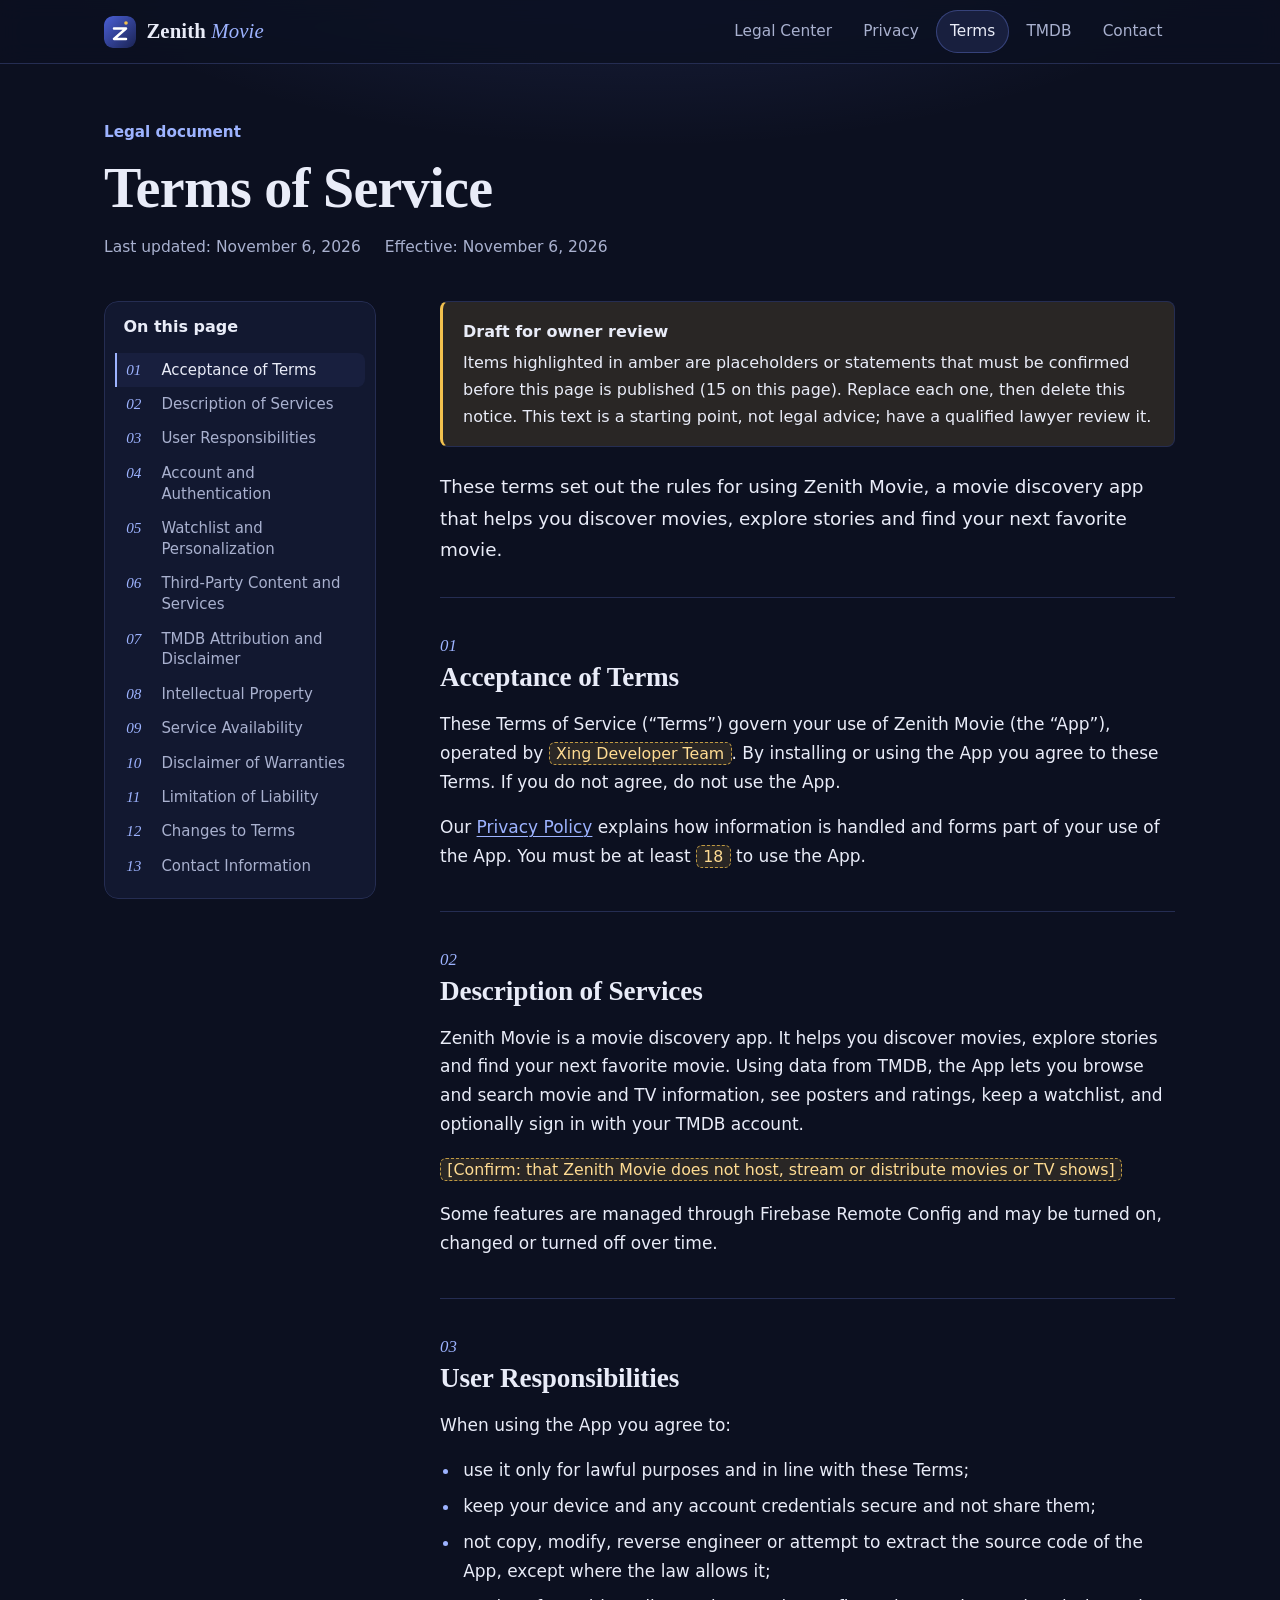
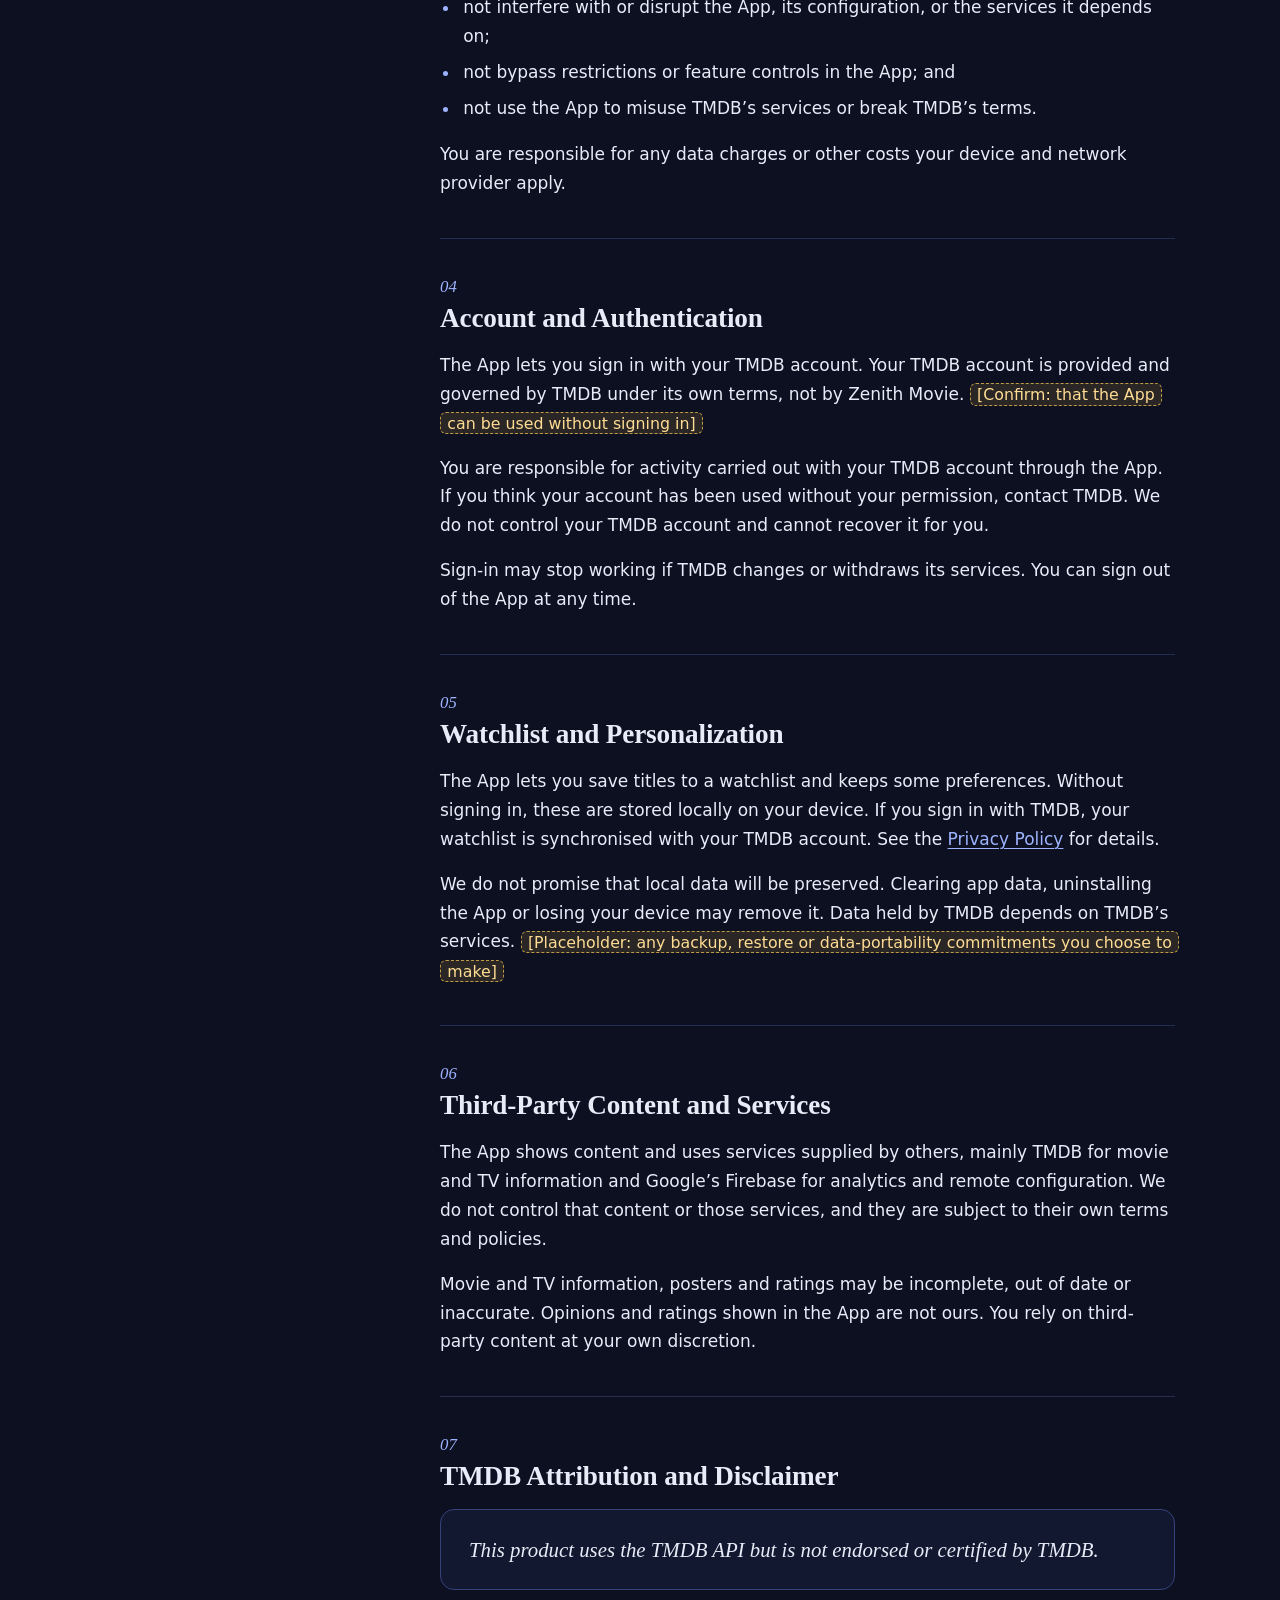
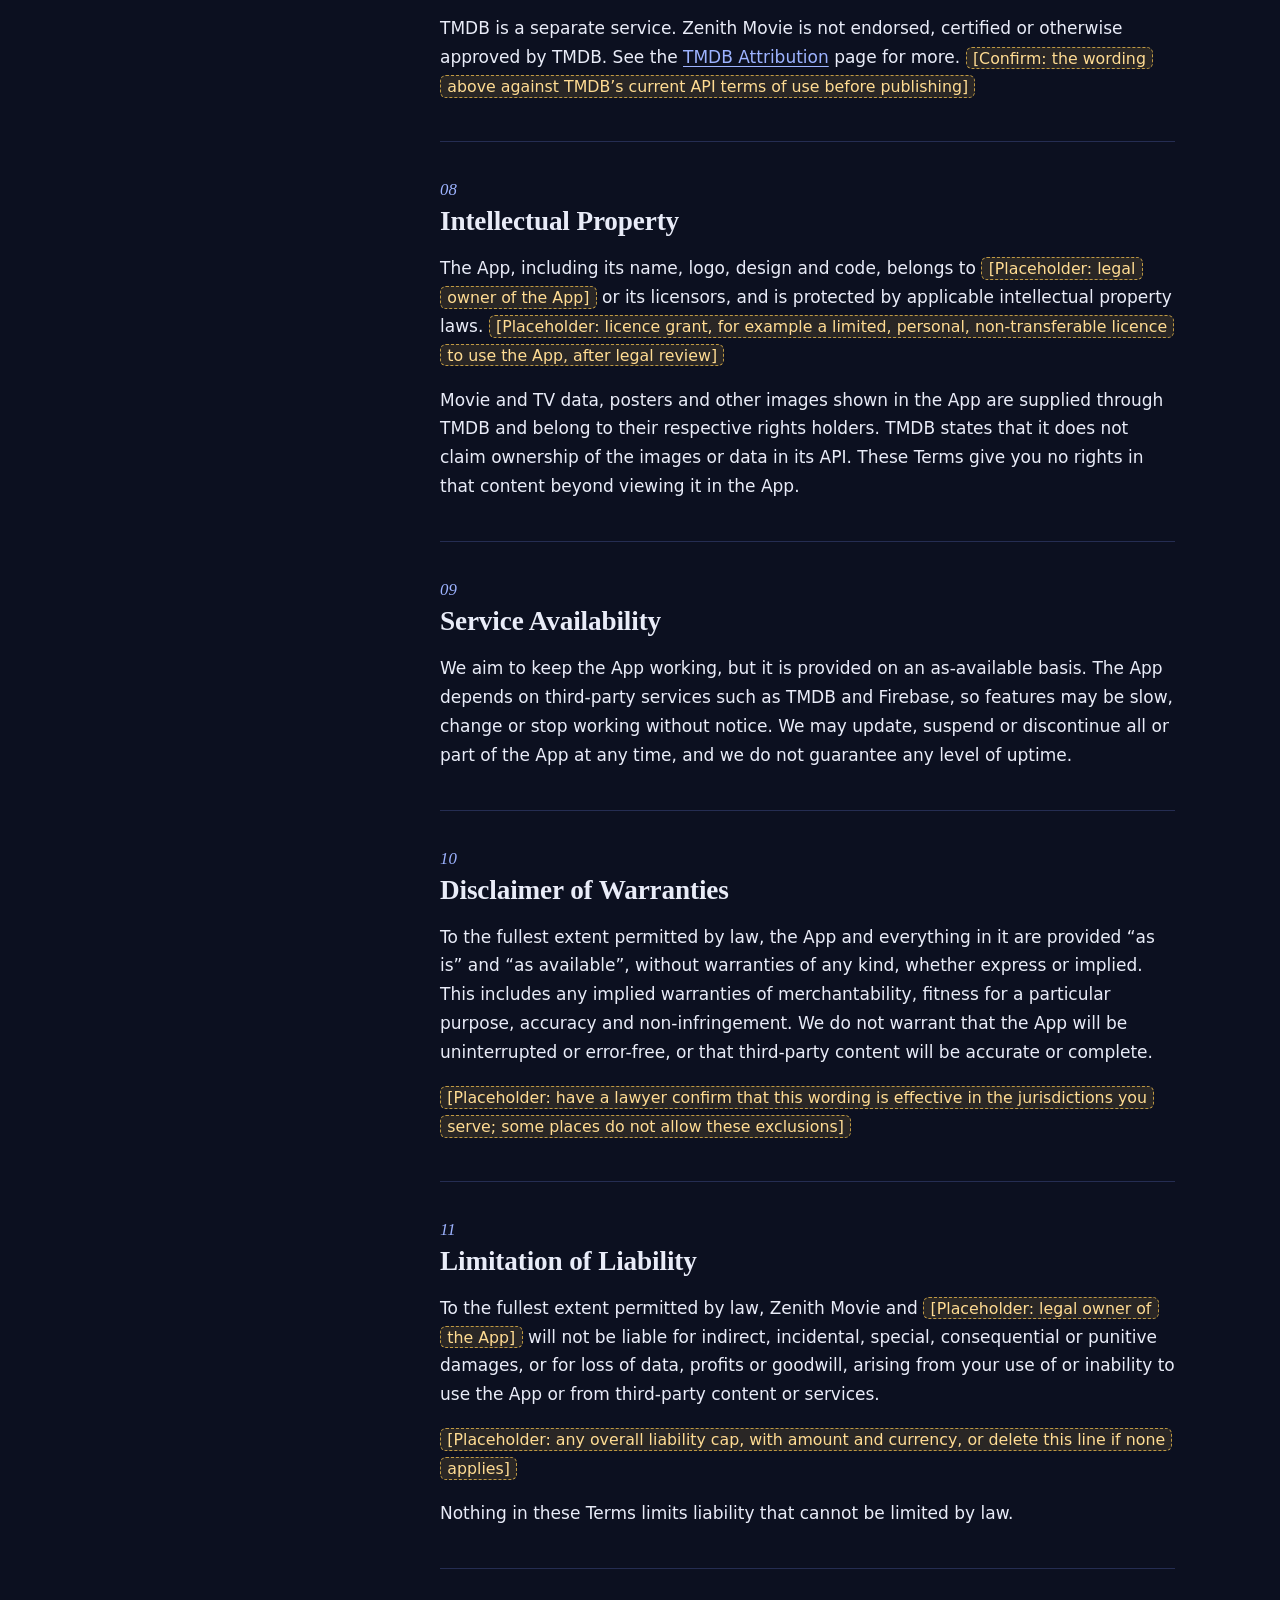
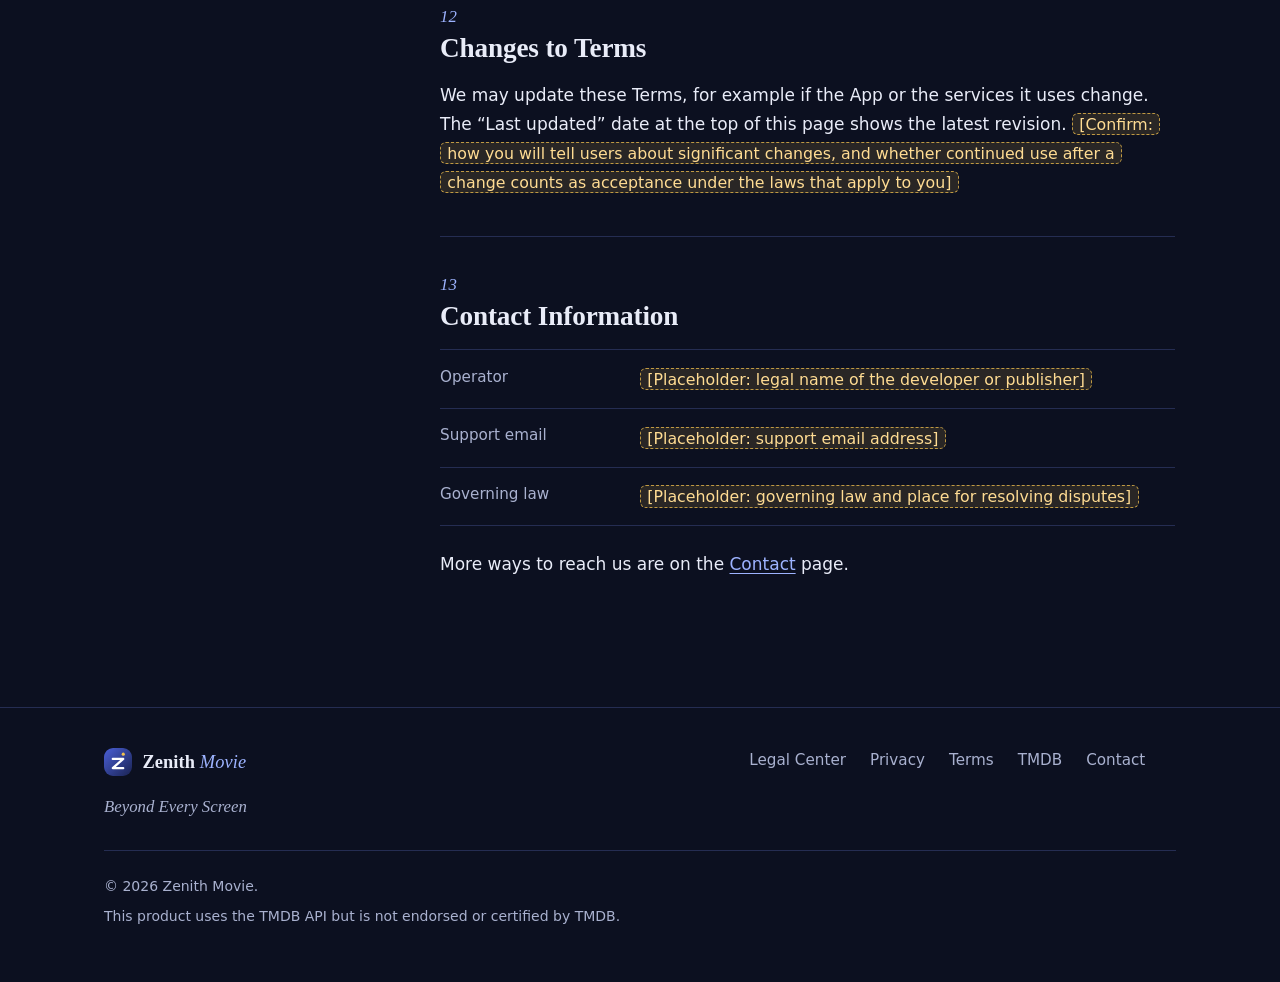
==== commit a38c426c: "Update terms-of-service.html" ====
--- a/terms-of-service.html
+++ b/terms-of-service.html
@@ -55,7 +55,7 @@
     <div class="doc-header">
       <p class="doc-label">Legal document</p>
       <h1>Terms of Service</h1>
-      <p class="doc-meta-line"><span>Last updated: <span class="ph">[Placeholder: date]</span></span><span>Effective: <span class="ph">[Placeholder: date]</span></span></p>
+      <p class="doc-meta-line"><span>Last updated: <time datetime="2026-11-06">November 6, 2026</time></span><span>Effective: <time datetime="2026-11-06">November 6, 2026</time></span></p>
     </div>
     <div class="doc-layout">
       <aside class="toc-col">
@@ -91,8 +91,8 @@
         <span class="num">01</span>
         <h2 id="s1-title" tabindex="-1">Acceptance of Terms</h2>
 
-        <p>These Terms of Service (&ldquo;Terms&rdquo;) govern your use of Zenith Movie (the &ldquo;App&rdquo;), operated by <span class="ph">[Placeholder: legal name of the developer or publisher]</span>. By installing or using the App you agree to these Terms. If you do not agree, do not use the App.</p>
-        <p>Our <a href="privacy-policy.html">Privacy Policy</a> explains how information is handled and forms part of your use of the App. You must be at least <span class="ph">[Placeholder: minimum age, set according to the laws that apply to you]</span> to use the App.</p>
+        <p>These Terms of Service (&ldquo;Terms&rdquo;) govern your use of Zenith Movie (the &ldquo;App&rdquo;), operated by <span class="ph">Xing Developer Team</span>. By installing or using the App you agree to these Terms. If you do not agree, do not use the App.</p>
+        <p>Our <a href="privacy-policy.html">Privacy Policy</a> explains how information is handled and forms part of your use of the App. You must be at least <span class="ph">18</span> to use the App.</p>
       </section>
       <section class="doc-section" id="s2" aria-labelledby="s2-title">
         <span class="num">02</span>
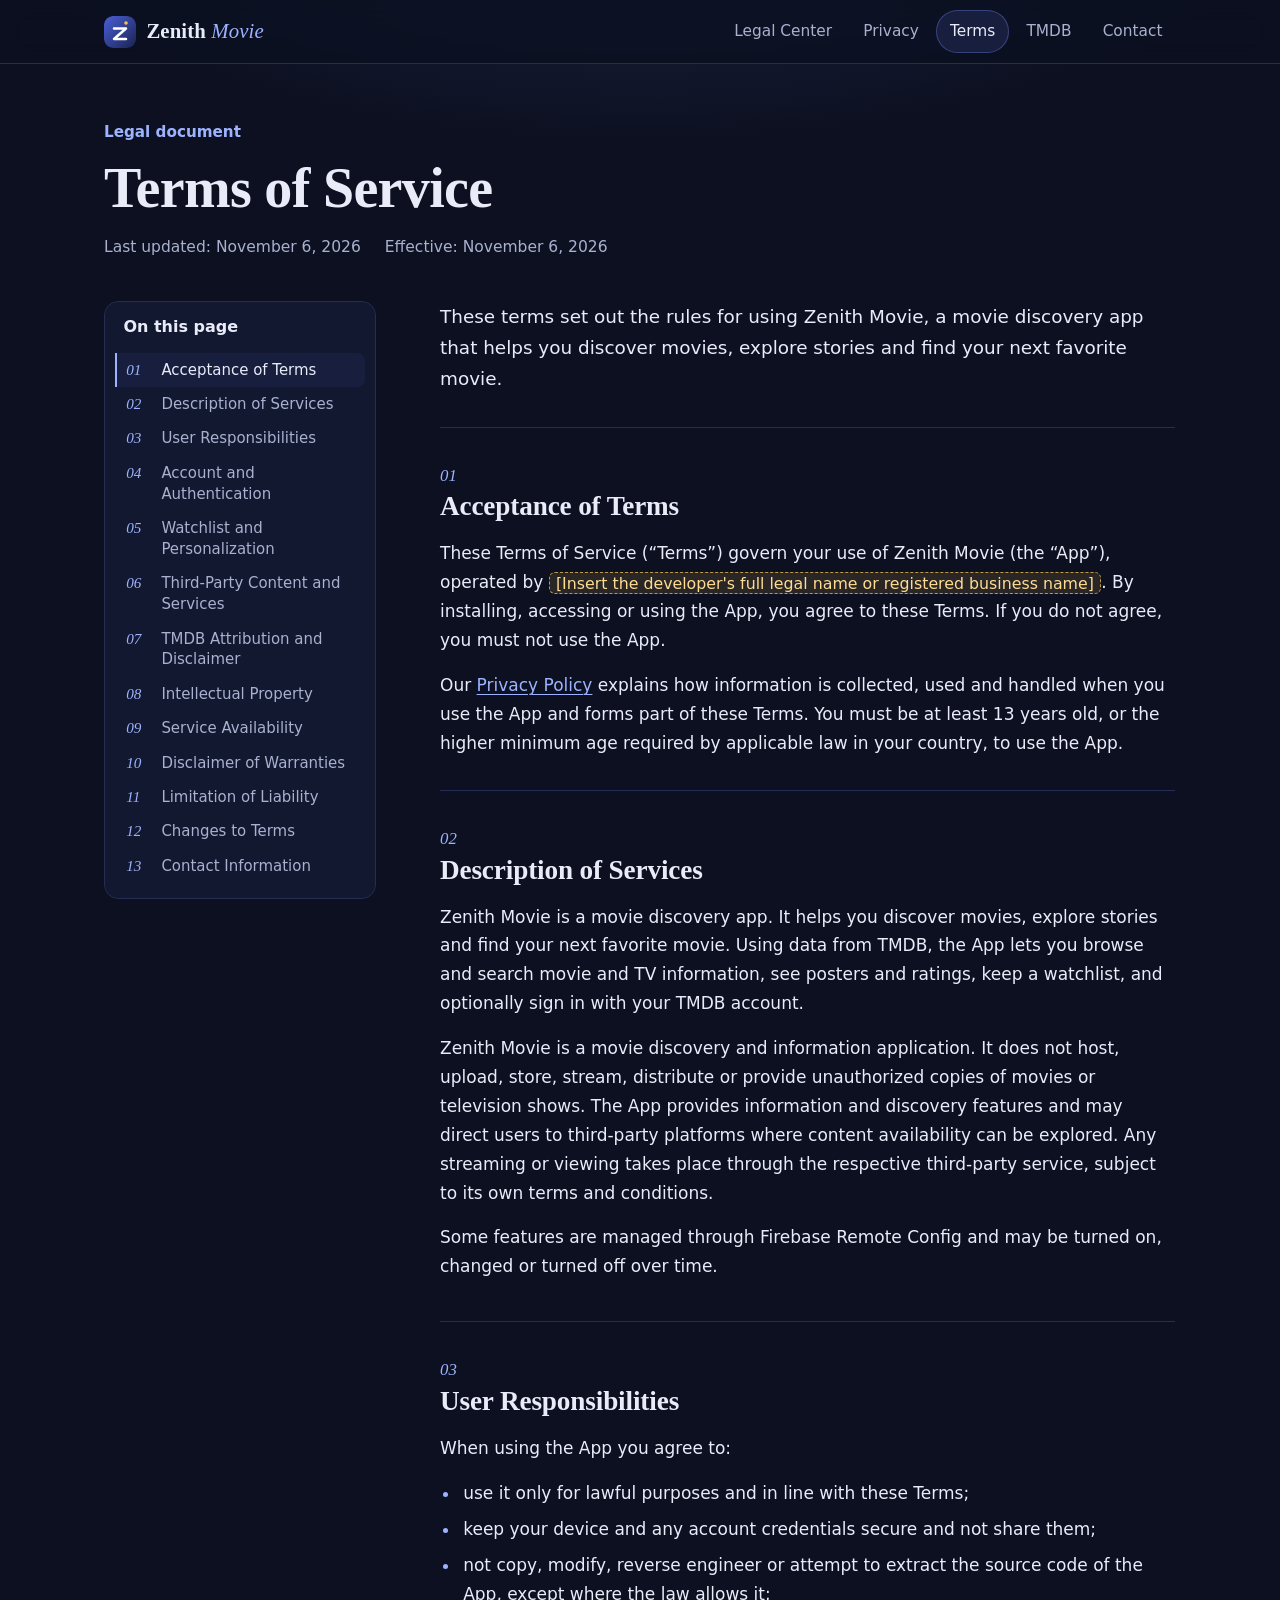
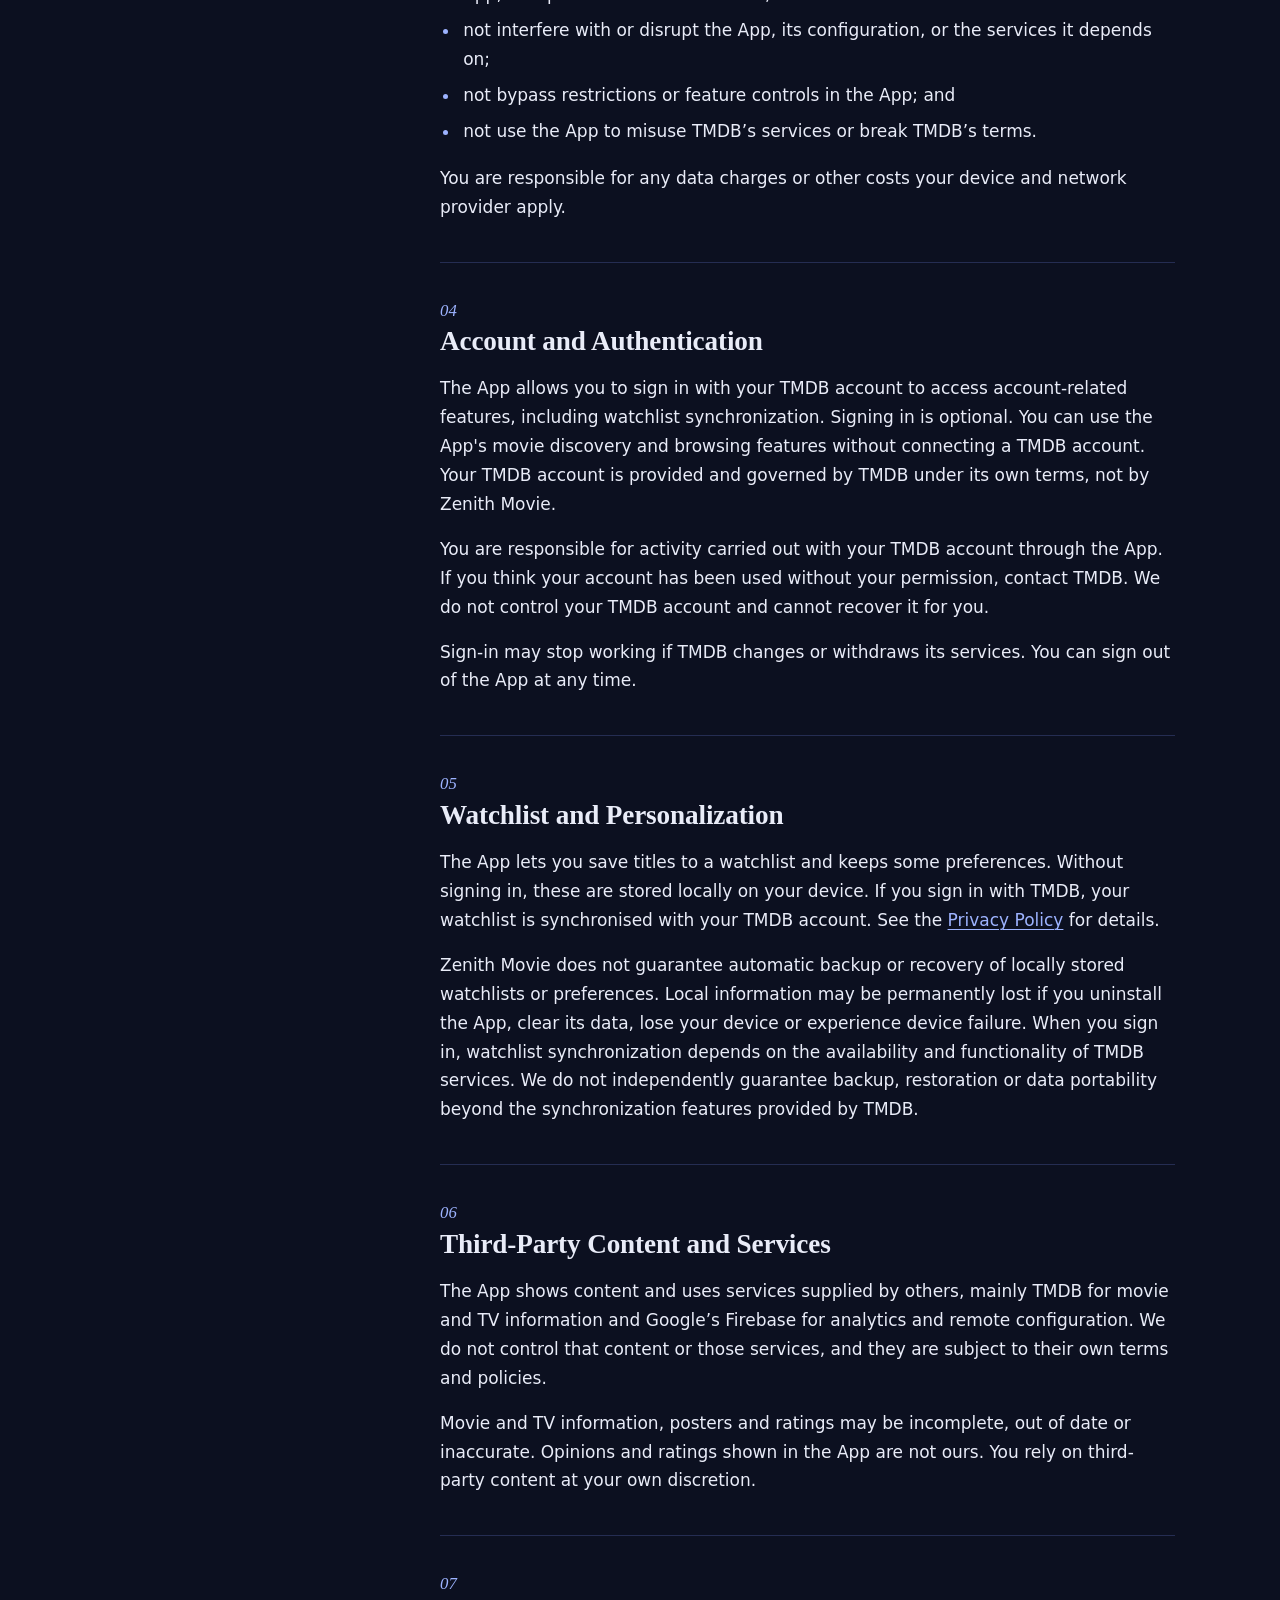
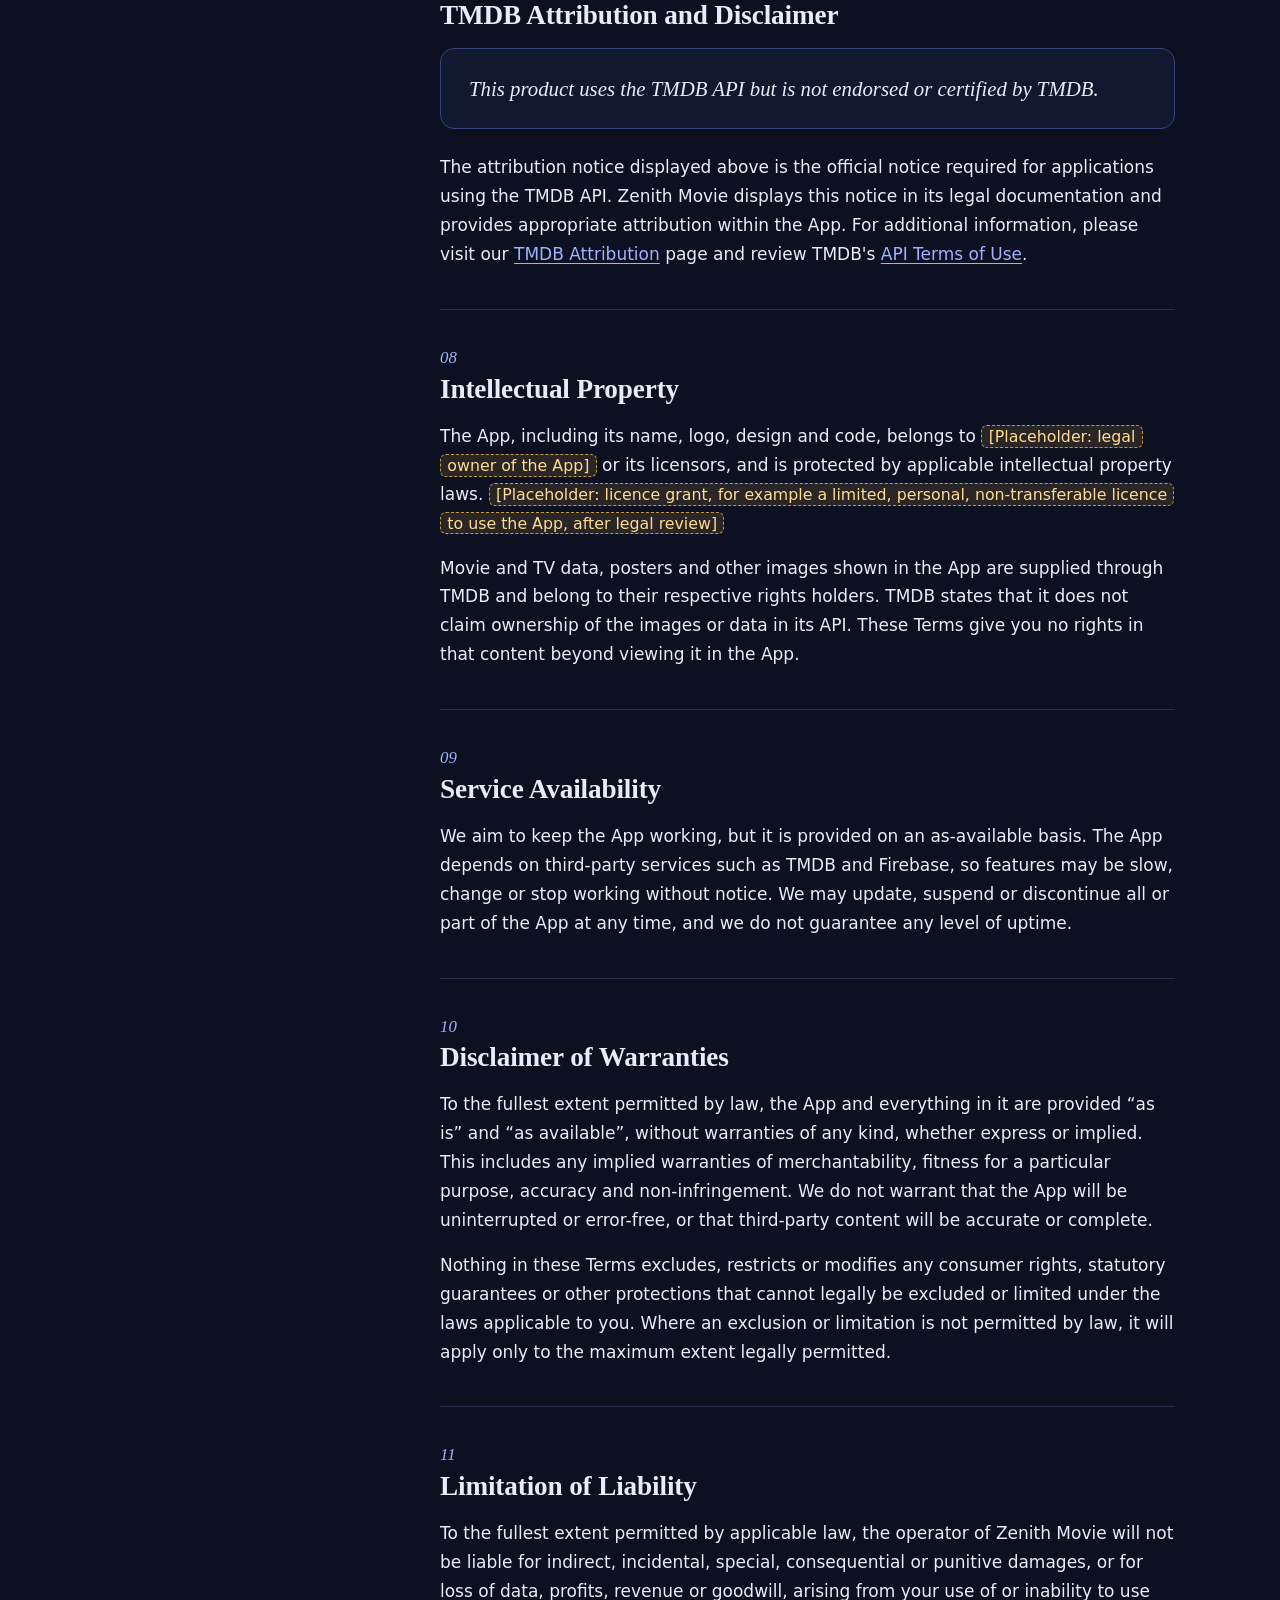
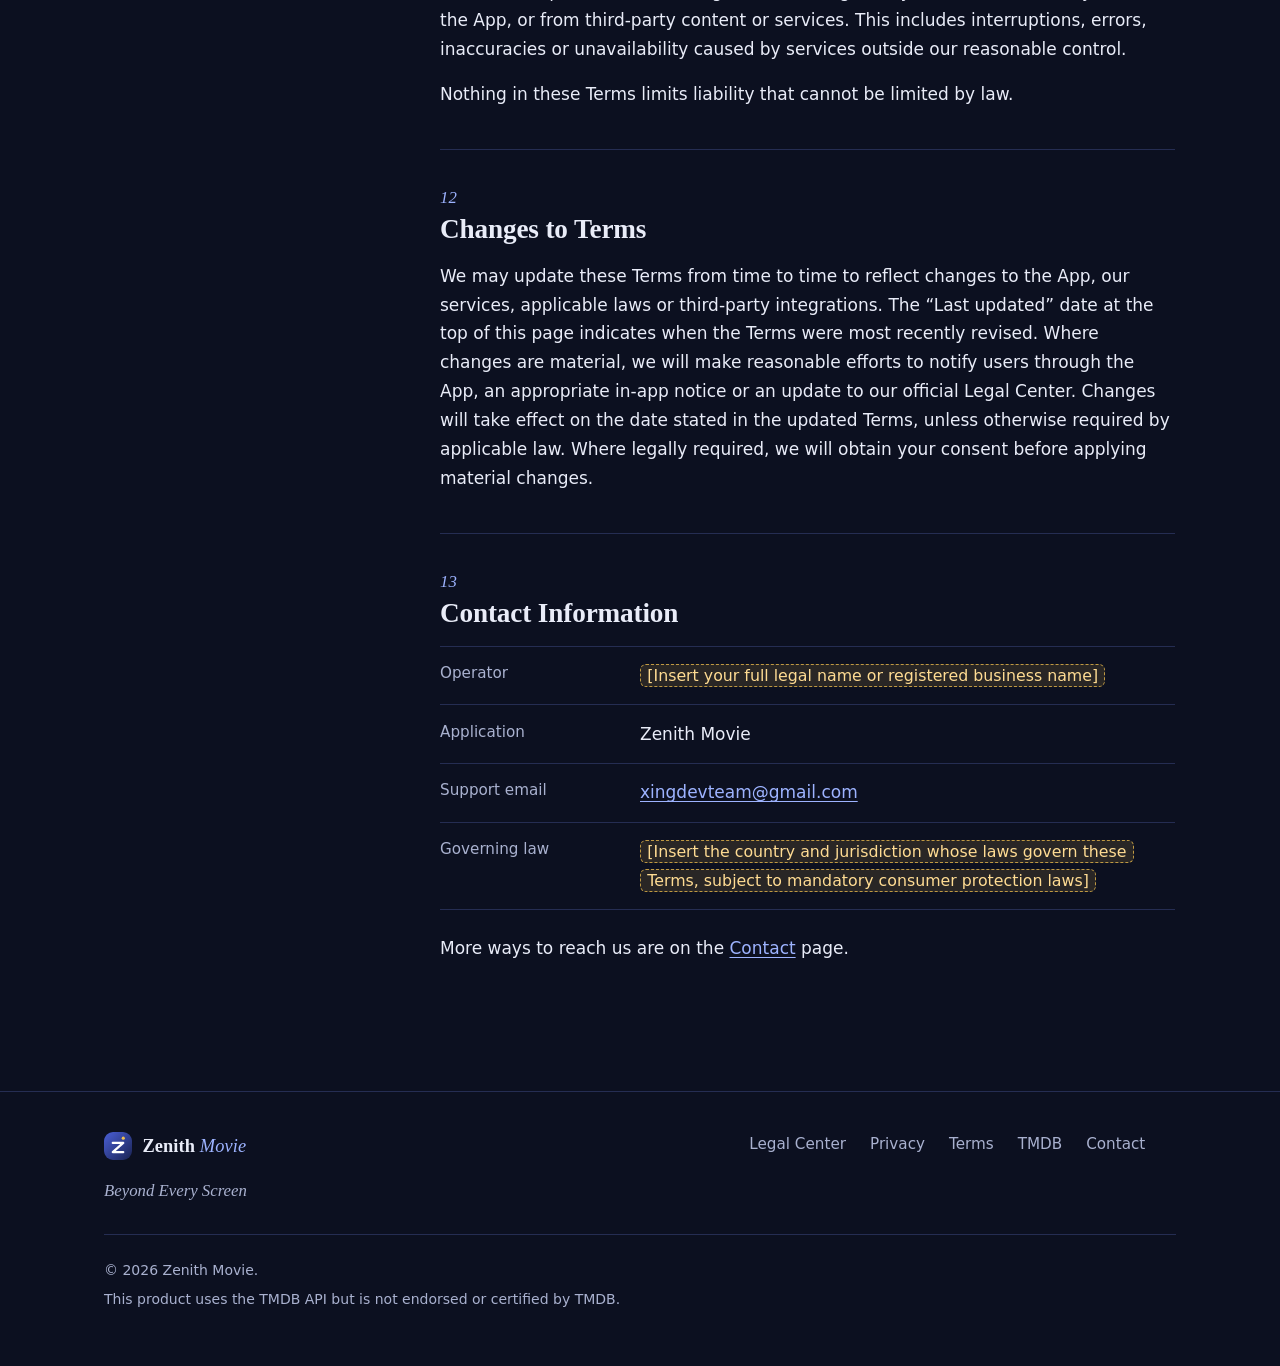
==== commit 4e8cc173: "Update terms-of-service.html" ====
--- a/terms-of-service.html
+++ b/terms-of-service.html
@@ -81,25 +81,41 @@
         </nav>
       </aside>
       <article class="doc-body">
-      <aside class="note note--draft" role="note">
-        <span class="note-title">Draft for owner review</span>
-        <p>Items highlighted in amber are placeholders or statements that must be confirmed before this page is published (<span data-ph-count>several</span> on this page). Replace each one, then delete this notice. This text is a starting point, not legal advice; have a qualified lawyer review it.</p>
-      </aside>
       <p class="doc-intro">These terms set out the rules for using Zenith Movie, a movie discovery app that helps you discover movies, explore stories and find your next favorite movie.</p>
 
       <section class="doc-section" id="s1" aria-labelledby="s1-title">
         <span class="num">01</span>
         <h2 id="s1-title" tabindex="-1">Acceptance of Terms</h2>
 
-        <p>These Terms of Service (&ldquo;Terms&rdquo;) govern your use of Zenith Movie (the &ldquo;App&rdquo;), operated by <span class="ph">Xing Developer Team</span>. By installing or using the App you agree to these Terms. If you do not agree, do not use the App.</p>
-        <p>Our <a href="privacy-policy.html">Privacy Policy</a> explains how information is handled and forms part of your use of the App. You must be at least <span class="ph">18</span> to use the App.</p>
-      </section>
+        <p>
+  These Terms of Service (&ldquo;Terms&rdquo;) govern your use of
+  Zenith Movie (the &ldquo;App&rdquo;), operated by
+  <span class="ph">[Insert the developer's full legal name or registered business name]</span>.
+  By installing, accessing or using the App, you agree to these Terms.
+  If you do not agree, you must not use the App.
+</p>
+
+<p>
+  Our <a href="privacy-policy.html">Privacy Policy</a> explains how
+  information is collected, used and handled when you use the App and
+  forms part of these Terms. You must be at least 13 years old, or
+  the higher minimum age required by applicable law in your country,
+  to use the App.
+</p>
       <section class="doc-section" id="s2" aria-labelledby="s2-title">
         <span class="num">02</span>
         <h2 id="s2-title" tabindex="-1">Description of Services</h2>
 
         <p>Zenith Movie is a movie discovery app. It helps you discover movies, explore stories and find your next favorite movie. Using data from TMDB, the App lets you browse and search movie and TV information, see posters and ratings, keep a watchlist, and optionally sign in with your TMDB account.</p>
-        <p><span class="ph">[Confirm: that Zenith Movie does not host, stream or distribute movies or TV shows]</span></p>
+        <p>
+  Zenith Movie is a movie discovery and information application.
+  It does not host, upload, store, stream, distribute or provide
+  unauthorized copies of movies or television shows. The App
+  provides information and discovery features and may direct users
+  to third-party platforms where content availability can be explored.
+  Any streaming or viewing takes place through the respective
+  third-party service, subject to its own terms and conditions.
+</p>
         <p>Some features are managed through Firebase Remote Config and may be turned on, changed or turned off over time.</p>
       </section>
       <section class="doc-section" id="s3" aria-labelledby="s3-title">
@@ -121,7 +137,14 @@
         <span class="num">04</span>
         <h2 id="s4-title" tabindex="-1">Account and Authentication</h2>
 
-        <p>The App lets you sign in with your TMDB account. Your TMDB account is provided and governed by TMDB under its own terms, not by Zenith Movie. <span class="ph">[Confirm: that the App can be used without signing in]</span></p>
+        <p>
+  The App allows you to sign in with your TMDB account to access
+  account-related features, including watchlist synchronization.
+  Signing in is optional. You can use the App's movie discovery
+  and browsing features without connecting a TMDB account.
+  Your TMDB account is provided and governed by TMDB under
+  its own terms, not by Zenith Movie.
+</p>
         <p>You are responsible for activity carried out with your TMDB account through the App. If you think your account has been used without your permission, contact TMDB. We do not control your TMDB account and cannot recover it for you.</p>
         <p>Sign-in may stop working if TMDB changes or withdraws its services. You can sign out of the App at any time.</p>
       </section>
@@ -130,7 +153,16 @@
         <h2 id="s5-title" tabindex="-1">Watchlist and Personalization</h2>
 
         <p>The App lets you save titles to a watchlist and keeps some preferences. Without signing in, these are stored locally on your device. If you sign in with TMDB, your watchlist is synchronised with your TMDB account. See the <a href="privacy-policy.html#s3">Privacy Policy</a> for details.</p>
-        <p>We do not promise that local data will be preserved. Clearing app data, uninstalling the App or losing your device may remove it. Data held by TMDB depends on TMDB&rsquo;s services. <span class="ph">[Placeholder: any backup, restore or data-portability commitments you choose to make]</span></p>
+        <p>
+  Zenith Movie does not guarantee automatic backup or recovery
+  of locally stored watchlists or preferences. Local information
+  may be permanently lost if you uninstall the App, clear its data,
+  lose your device or experience device failure. When you sign in,
+  watchlist synchronization depends on the availability and
+  functionality of TMDB services. We do not independently guarantee
+  backup, restoration or data portability beyond the synchronization
+  features provided by TMDB.
+</p>
       </section>
       <section class="doc-section" id="s6" aria-labelledby="s6-title">
         <span class="num">06</span>
@@ -144,7 +176,18 @@
         <h2 id="s7-title" tabindex="-1">TMDB Attribution and Disclaimer</h2>
 
         <div class="notice-quote">This product uses the TMDB API but is not endorsed or certified by TMDB.</div>
-        <p>TMDB is a separate service. Zenith Movie is not endorsed, certified or otherwise approved by TMDB. See the <a href="tmdb-attribution.html">TMDB Attribution</a> page for more. <span class="ph">[Confirm: the wording above against TMDB&rsquo;s current API terms of use before publishing]</span></p>
+        <p>
+  The attribution notice displayed above is the official notice
+  required for applications using the TMDB API. Zenith Movie
+  displays this notice in its legal documentation and provides
+  appropriate attribution within the App. For additional
+  information, please visit our
+  <a href="tmdb-attribution.html">TMDB Attribution</a> page
+  and review TMDB's
+  <a href="https://www.themoviedb.org/api-terms-of-use"
+     target="_blank"
+     rel="noopener noreferrer">API Terms of Use</a>.
+</p>
       </section>
       <section class="doc-section" id="s8" aria-labelledby="s8-title">
         <span class="num">08</span>
@@ -164,31 +207,80 @@
         <h2 id="s10-title" tabindex="-1">Disclaimer of Warranties</h2>
 
         <p>To the fullest extent permitted by law, the App and everything in it are provided &ldquo;as is&rdquo; and &ldquo;as available&rdquo;, without warranties of any kind, whether express or implied. This includes any implied warranties of merchantability, fitness for a particular purpose, accuracy and non-infringement. We do not warrant that the App will be uninterrupted or error-free, or that third-party content will be accurate or complete.</p>
-        <p><span class="ph">[Placeholder: have a lawyer confirm that this wording is effective in the jurisdictions you serve; some places do not allow these exclusions]</span></p>
+        <p>
+  Nothing in these Terms excludes, restricts or modifies any
+  consumer rights, statutory guarantees or other protections
+  that cannot legally be excluded or limited under the laws
+  applicable to you. Where an exclusion or limitation is not
+  permitted by law, it will apply only to the maximum extent
+  legally permitted.
+</p>
       </section>
       <section class="doc-section" id="s11" aria-labelledby="s11-title">
         <span class="num">11</span>
         <h2 id="s11-title" tabindex="-1">Limitation of Liability</h2>
 
-        <p>To the fullest extent permitted by law, Zenith Movie and <span class="ph">[Placeholder: legal owner of the App]</span> will not be liable for indirect, incidental, special, consequential or punitive damages, or for loss of data, profits or goodwill, arising from your use of or inability to use the App or from third-party content or services.</p>
-        <p><span class="ph">[Placeholder: any overall liability cap, with amount and currency, or delete this line if none applies]</span></p>
+        <p>
+  To the fullest extent permitted by applicable law, the operator
+  of Zenith Movie will not be liable for indirect, incidental,
+  special, consequential or punitive damages, or for loss of data,
+  profits, revenue or goodwill, arising from your use of or
+  inability to use the App, or from third-party content or services.
+  This includes interruptions, errors, inaccuracies or unavailability
+  caused by services outside our reasonable control.
+</p>
         <p>Nothing in these Terms limits liability that cannot be limited by law.</p>
       </section>
       <section class="doc-section" id="s12" aria-labelledby="s12-title">
         <span class="num">12</span>
         <h2 id="s12-title" tabindex="-1">Changes to Terms</h2>
 
-        <p>We may update these Terms, for example if the App or the services it uses change. The &ldquo;Last updated&rdquo; date at the top of this page shows the latest revision. <span class="ph">[Confirm: how you will tell users about significant changes, and whether continued use after a change counts as acceptance under the laws that apply to you]</span></p>
+        <p>
+  We may update these Terms from time to time to reflect changes
+  to the App, our services, applicable laws or third-party
+  integrations. The &ldquo;Last updated&rdquo; date at the top
+  of this page indicates when the Terms were most recently revised.
+  Where changes are material, we will make reasonable efforts
+  to notify users through the App, an appropriate in-app notice
+  or an update to our official Legal Center. Changes will take
+  effect on the date stated in the updated Terms, unless otherwise
+  required by applicable law. Where legally required, we will
+  obtain your consent before applying material changes.
+</p>
       </section>
       <section class="doc-section" id="s13" aria-labelledby="s13-title">
         <span class="num">13</span>
         <h2 id="s13-title" tabindex="-1">Contact Information</h2>
 
         <dl class="detail-list">
-          <div><dt>Operator</dt><dd><span class="ph">[Placeholder: legal name of the developer or publisher]</span></dd></div>
-          <div><dt>Support email</dt><dd><span class="ph">[Placeholder: support email address]</span></dd></div>
-          <div><dt>Governing law</dt><dd><span class="ph">[Placeholder: governing law and place for resolving disputes]</span></dd></div>
-        </dl>
+  <div>
+    <dt>Operator</dt>
+    <dd>
+      <span class="ph">[Insert your full legal name or registered business name]</span>
+    </dd>
+  </div>
+
+  <div>
+    <dt>Application</dt>
+    <dd>Zenith Movie</dd>
+  </div>
+
+  <div>
+    <dt>Support email</dt>
+    <dd>
+      <a href="mailto:xingdevteam@gmail.com">
+        xingdevteam@gmail.com
+      </a>
+    </dd>
+  </div>
+
+  <div>
+    <dt>Governing law</dt>
+    <dd>
+      <span class="ph">[Insert the country and jurisdiction whose laws govern these Terms, subject to mandatory consumer protection laws]</span>
+    </dd>
+  </div>
+</dl>
         <p>More ways to reach us are on the <a href="contact.html">Contact</a> page.</p>
       </section>
       </article>
